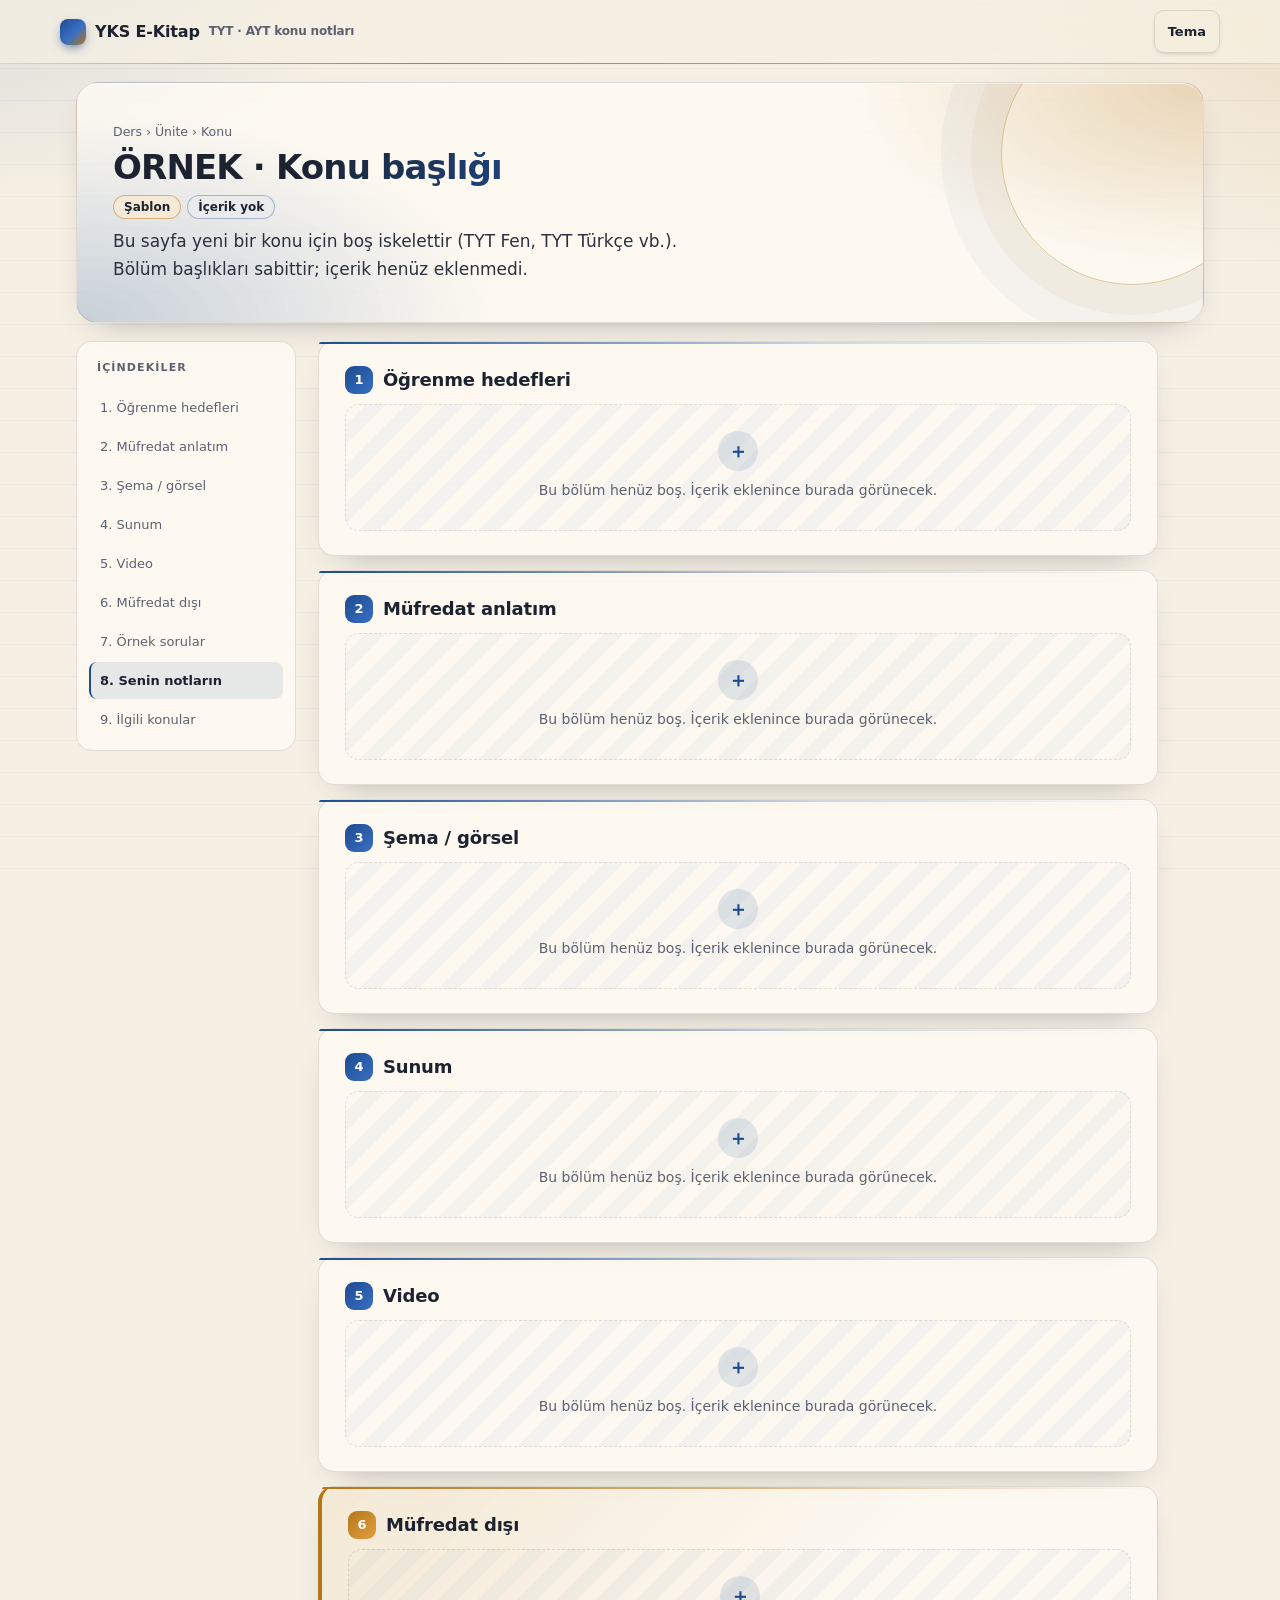
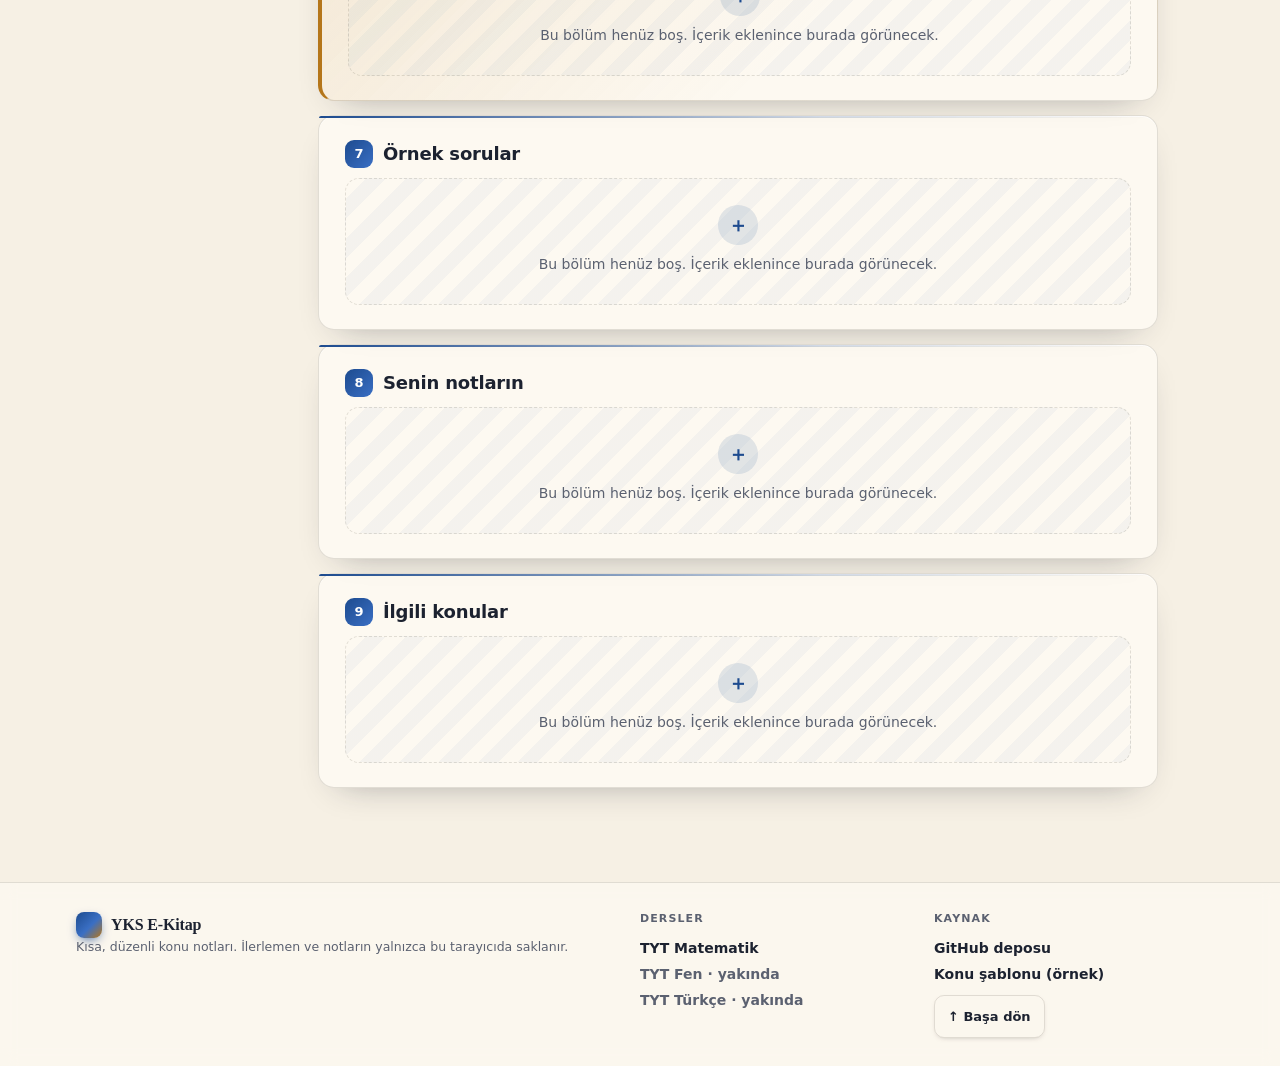
==== ders/ornek-konu-sablonu/index.html @ dee928a5 "UI polish v3: zengin hero+CTA, mikro etkileşimler, okuma çubuğu, boş durumlar, footer, mobil sticky " ====
<!doctype html><html lang="tr"><head><meta charset="utf-8"><meta name="viewport" content="width=device-width,initial-scale=1"><meta name="robots" content="noindex"><meta name="theme-color" content="#1d4b8f"><title>ÖRNEK konu şablonu · YKS E-Kitap</title><script>try{var t=localStorage.getItem("yks-ebook:theme");if(t)document.documentElement.setAttribute("data-theme",t)}catch(e){}</script><link rel="stylesheet" href="../../assets/style.css"></head><body data-base="../../"><header class="top"><a class="brand" href="../../"><i></i>YKS E-Kitap <small>TYT · AYT konu notları</small></a><span class="sp"></span><button class="btn ghost" id="theme" aria-label="Açık/koyu tema">Tema</button></header><div class="readbar" id="readbar"></div><div class="wrap">
<section class="hero thero"><div class="crumb">Ders › Ünite › Konu</div><h1>ÖRNEK · Konu başlığı</h1><div class="chips"><span class="chip amber">Şablon</span><span class="chip">İçerik yok</span></div><p class="small">Bu sayfa yeni bir konu için boş iskelettir (TYT Fen, TYT Türkçe vb.). Bölüm başlıkları sabittir; içerik henüz eklenmedi.</p></section>
<div class="layout"><nav class="toc" aria-label="İçindekiler"><b>İçindekiler</b><a href="#s1">1. Öğrenme hedefleri</a><a href="#s2">2. Müfredat anlatım</a><a href="#s3">3. Şema / görsel</a><a href="#s4">4. Sunum</a><a href="#s5">5. Video</a><a href="#s6">6. Müfredat dışı</a><a href="#s7">7. Örnek sorular</a><a href="#s8">8. Senin notların</a><a href="#s9">9. İlgili konular</a></nav><main><section class="card" id="s1"><h2><span class="num">1</span>Öğrenme hedefleri</h2><div class="empty"><span>＋</span><p>Bu bölüm henüz boş. İçerik eklenince burada görünecek.</p></div></section><section class="card" id="s2"><h2><span class="num">2</span>Müfredat anlatım</h2><div class="empty"><span>＋</span><p>Bu bölüm henüz boş. İçerik eklenince burada görünecek.</p></div></section><section class="card" id="s3"><h2><span class="num">3</span>Şema / görsel</h2><div class="empty"><span>＋</span><p>Bu bölüm henüz boş. İçerik eklenince burada görünecek.</p></div></section><section class="card" id="s4"><h2><span class="num">4</span>Sunum</h2><div class="empty"><span>＋</span><p>Bu bölüm henüz boş. İçerik eklenince burada görünecek.</p></div></section><section class="card" id="s5"><h2><span class="num">5</span>Video</h2><div class="empty"><span>＋</span><p>Bu bölüm henüz boş. İçerik eklenince burada görünecek.</p></div></section><section class="card amber" id="s6"><h2><span class="num">6</span>Müfredat dışı</h2><div class="empty"><span>＋</span><p>Bu bölüm henüz boş. İçerik eklenince burada görünecek.</p></div></section><section class="card" id="s7"><h2><span class="num">7</span>Örnek sorular</h2><div class="empty"><span>＋</span><p>Bu bölüm henüz boş. İçerik eklenince burada görünecek.</p></div></section><section class="card" id="s8"><h2><span class="num">8</span>Senin notların</h2><div class="empty"><span>＋</span><p>Bu bölüm henüz boş. İçerik eklenince burada görünecek.</p></div></section><section class="card" id="s9"><h2><span class="num">9</span>İlgili konular</h2><div class="empty"><span>＋</span><p>Bu bölüm henüz boş. İçerik eklenince burada görünecek.</p></div></section></main></div></div><footer class="sitefoot"><div class="wrap fgrid"><div><a class="brand" href="../../"><i></i>YKS E-Kitap</a><p class="small">Kısa, düzenli konu notları. İlerlemen ve notların yalnızca bu tarayıcıda saklanır.</p></div><div><b>Dersler</b><a href="../../ders/tyt-matematik/">TYT Matematik</a><span class="small soonlink">TYT Fen · yakında</span><span class="small soonlink">TYT Türkçe · yakında</span></div><div><b>Kaynak</b><a href="https://github.com/TitanLion72/yks-ebook">GitHub deposu</a><a href="../../ders/ornek-konu-sablonu/">Konu şablonu (örnek)</a><button class="btn ghost totop" onclick="scrollTo({top:0})">↑ Başa dön</button></div></div></footer><script src="../../assets/app.js"></script></body></html>
---- assets/style.css ----
:root{--paper:#f6f0e4;--paper2:#efe6d4;--card:rgba(255,252,245,.72);--card-solid:#fffcf5;--ink:#1c2230;--muted:#5b6170;--line:rgba(60,52,35,.14);--blue:#1d4b8f;--blue2:#3a6fc4;--amber:#b5761a;--amber2:#e0a040;--green:#2f8a5b;--glow:rgba(29,75,143,.10);--shadow:0 1px 0 rgba(255,255,255,.7) inset,0 14px 34px -22px rgba(28,34,48,.45);color-scheme:light}
:root[data-theme=dark]{--paper:#12141a;--paper2:#181b23;--card:rgba(30,34,44,.66);--card-solid:#1d2029;--ink:#ece6d8;--muted:#a39d90;--line:rgba(236,230,216,.10);--blue:#86acef;--blue2:#5b8be0;--amber:#e6a84c;--amber2:#f2c06e;--green:#5cc28c;--glow:rgba(134,172,239,.10);--shadow:0 1px 0 rgba(255,255,255,.05) inset,0 18px 40px -24px #000;color-scheme:dark}
@media (prefers-color-scheme:dark){:root:not([data-theme=light]){--paper:#12141a;--paper2:#181b23;--card:rgba(30,34,44,.66);--card-solid:#1d2029;--ink:#ece6d8;--muted:#a39d90;--line:rgba(236,230,216,.10);--blue:#86acef;--blue2:#5b8be0;--amber:#e6a84c;--amber2:#f2c06e;--green:#5cc28c;--glow:rgba(134,172,239,.10);--shadow:0 1px 0 rgba(255,255,255,.05) inset,0 18px 40px -24px #000;color-scheme:dark}}
*{box-sizing:border-box}html{scroll-behavior:smooth;scroll-padding-top:72px}
body{margin:0;min-height:100vh;color:var(--ink);overflow-wrap:anywhere;font:16px/27px "Iowan Old Style","Charter","Georgia",serif;
background:radial-gradient(900px 500px at -10% -10%,color-mix(in oklab,var(--blue) 18%,transparent),transparent 60%),radial-gradient(800px 480px at 110% 0,color-mix(in oklab,var(--amber) 16%,transparent),transparent 60%),repeating-linear-gradient(0deg,transparent 0 31px,color-mix(in oklab,var(--blue) 5%,transparent) 31px 32px),var(--paper);background-attachment:fixed}
.ui,.top,.chip,button,input,.toc,.crumb,.meta,.small,h1,h2,h3,summary,.stat{font-family:"Inter",system-ui,-apple-system,"Segoe UI",sans-serif}
a{color:var(--blue)}
/* nav */
.top{position:sticky;top:0;z-index:20;display:flex;align-items:center;gap:12px;padding:10px max(16px,calc((100vw - 1160px)/2));background:color-mix(in oklab,var(--paper) 72%,transparent);backdrop-filter:blur(14px) saturate(1.3);border-bottom:1px solid var(--line)}
.top::after{content:"";position:absolute;left:0;right:0;bottom:-1px;height:1px;background:linear-gradient(90deg,transparent,var(--blue),var(--amber),transparent);opacity:.55}
.brand{display:flex;align-items:center;gap:9px;font-weight:800;font-size:16px;letter-spacing:-.01em;text-decoration:none;color:var(--ink)}
.brand i{width:26px;height:26px;border-radius:8px;background:linear-gradient(135deg,var(--blue),var(--blue2) 55%,var(--amber));box-shadow:0 4px 12px -4px var(--blue)}
.brand small{font-weight:600;color:var(--muted);font-size:12px}
.top .sp{flex:1}
.wrap{max-width:1160px;margin:0 auto;padding:18px 16px 40px}
/* cards */
.card{position:relative;background:var(--card);backdrop-filter:blur(10px);border:1px solid var(--line);border-radius:16px;padding:16px 18px;box-shadow:var(--shadow);margin:0 0 14px}
.card::before{content:"";position:absolute;inset:0 0 auto;height:2px;border-radius:16px 16px 0 0;background:linear-gradient(90deg,var(--blue),color-mix(in oklab,var(--blue) 20%,transparent) 60%,transparent)}
.card.amber{border-left:4px solid var(--amber);background:linear-gradient(135deg,color-mix(in oklab,var(--amber) 13%,transparent),transparent 60%),var(--card)}
.card.amber::before{background:linear-gradient(90deg,var(--amber),transparent)}
h1{font-size:30px;line-height:36px;letter-spacing:-.02em;margin:6px 0 8px}
h2{font-size:18px;line-height:24px;letter-spacing:-.01em;margin:0 0 10px;display:flex;align-items:center;gap:10px}
h3{font-size:14px;line-height:20px;margin:12px 0 3px;color:var(--blue);letter-spacing:.01em}
p{margin:0 0 9px}
.crumb,.meta,.small{font-size:12.5px;line-height:18px;color:var(--muted)}
.num{flex:none;width:28px;height:28px;border-radius:9px;display:grid;place-items:center;font-size:13px;font-weight:800;color:#fff;background:linear-gradient(135deg,var(--blue),var(--blue2))}
.amber .num{background:linear-gradient(135deg,var(--amber),var(--amber2))}
.chips{display:flex;flex-wrap:wrap;gap:6px;margin:4px 0 8px}
.chip{font-size:12px;line-height:18px;font-weight:650;padding:2px 10px;border-radius:999px;border:1px solid color-mix(in oklab,var(--blue) 35%,transparent);background:color-mix(in oklab,var(--blue) 9%,var(--card-solid));color:var(--ink);text-decoration:none;white-space:nowrap}
.chip.amber{border-color:color-mix(in oklab,var(--amber) 50%,transparent);background:color-mix(in oklab,var(--amber) 14%,var(--card-solid))}
a.chip:hover{border-color:var(--blue)}
.btn{all:unset;cursor:pointer;font-size:13px;font-weight:700;padding:7px 13px;border-radius:10px;background:var(--card-solid);border:1px solid var(--line);box-shadow:0 2px 6px -4px rgba(0,0,0,.4);transition:.15s}
.btn:hover{border-color:var(--blue);transform:translateY(-1px)}.btn:focus-visible{outline:2px solid var(--blue);outline-offset:2px}
.btn.primary{color:#fff;border-color:transparent;background:linear-gradient(135deg,var(--blue),var(--blue2))}
.btn.ghost{background:transparent}
/* hero */
.hero{position:relative;overflow:hidden;border-radius:22px;padding:28px 28px 22px;margin-bottom:18px;border:1px solid var(--line);box-shadow:var(--shadow);
background:radial-gradient(500px 260px at 100% 0,color-mix(in oklab,var(--amber) 26%,transparent),transparent 70%),radial-gradient(600px 300px at 0 100%,color-mix(in oklab,var(--blue) 24%,transparent),transparent 70%),var(--card)}
.hero::after{content:"";position:absolute;right:-60px;top:-60px;width:260px;height:260px;border-radius:50%;border:1px solid color-mix(in oklab,var(--amber) 40%,transparent);box-shadow:0 0 0 30px color-mix(in oklab,var(--amber) 5%,transparent),0 0 0 60px color-mix(in oklab,var(--blue) 4%,transparent)}
.kicker{font:700 12px/16px Inter,system-ui;letter-spacing:.12em;text-transform:uppercase;color:var(--amber)}
.hero h1{font-size:36px;line-height:42px;max-width:640px}
.hero p{max-width:620px;color:var(--muted)}
.stats{display:flex;flex-wrap:wrap;gap:10px;margin-top:12px}
.stat{padding:8px 14px;border-radius:12px;background:color-mix(in oklab,var(--card-solid) 70%,transparent);border:1px solid var(--line);font-size:12px;color:var(--muted)}
.stat b{display:block;font-size:20px;line-height:24px;color:var(--ink)}
input[type=search]{width:100%;max-width:560px;padding:12px 16px 12px 40px;border-radius:14px;border:1px solid var(--line);background:var(--card-solid) url("data:image/svg+xml,%3Csvg xmlns='http://www.w3.org/2000/svg' width='16' height='16' fill='none' stroke='%23888' stroke-width='2'%3E%3Ccircle cx='7' cy='7' r='5'/%3E%3Cpath d='M11 11l4 4'/%3E%3C/svg%3E") 14px 50%/16px no-repeat;color:var(--ink);font-size:15px;margin-top:14px;box-shadow:0 6px 18px -14px var(--blue)}
input[type=search]:focus{outline:2px solid color-mix(in oklab,var(--blue) 50%,transparent)}
/* home grid */
.grid2{display:grid;grid-template-columns:minmax(0,1.7fr) minmax(0,1fr);gap:16px;align-items:start}
.course{transition:transform .18s,box-shadow .18s}.course:hover{transform:translateY(-2px);box-shadow:0 22px 40px -26px var(--blue)}
.chead{display:flex;align-items:center;gap:14px;margin-bottom:8px}
.ring{--p:0;flex:none;width:54px;height:54px;border-radius:50%;display:grid;place-items:center;background:conic-gradient(var(--blue) calc(var(--p)*1%),var(--amber2) calc(var(--p)*1%),color-mix(in oklab,var(--blue) 12%,transparent) 0);font:800 12px Inter,system-ui}
.ring span{width:42px;height:42px;border-radius:50%;display:grid;place-items:center;background:var(--card-solid)}
.chead h2{margin:0}.chead h2 a{text-decoration:none;color:var(--ink)}
.unit{font:700 11px/16px Inter,system-ui;letter-spacing:.1em;text-transform:uppercase;color:var(--muted);margin:10px 0 6px;display:flex;align-items:center;gap:8px}
.unit::after{content:"";flex:1;height:1px;background:linear-gradient(90deg,var(--line),transparent)}
.topic{display:flex;flex-wrap:wrap;gap:10px;align-items:center;padding:10px 12px;border-radius:12px;text-decoration:none;color:var(--ink);font-family:Inter,system-ui;font-size:14px;font-weight:600;border:1px solid var(--line);background:var(--card-solid);transition:.15s}
.topic:hover{border-color:var(--blue);transform:translateX(2px)}
.topic.pilot{background:linear-gradient(90deg,color-mix(in oklab,var(--amber) 14%,var(--card-solid)),var(--card-solid))}
.prog{flex:1;min-width:70px;height:6px;border-radius:6px;background:color-mix(in oklab,var(--blue) 12%,transparent);overflow:hidden}.prog i{display:block;height:100%;background:linear-gradient(90deg,var(--blue),var(--amber2))}
#soon li{margin:2px 0}
/* topic layout */
.thero{padding:22px 24px 16px}.thero h1{font-size:32px;line-height:38px}
.layout{display:grid;grid-template-columns:220px minmax(0,1fr);gap:22px;align-items:start}
.toc{position:sticky;top:76px;display:flex;flex-direction:column;gap:2px;font-size:13px;padding:12px;border-radius:16px;background:var(--card);border:1px solid var(--line);backdrop-filter:blur(10px)}
.toc b{font-size:11px;letter-spacing:.1em;text-transform:uppercase;color:var(--muted);padding:0 8px 6px}
.toc a{text-decoration:none;color:var(--muted);padding:5px 9px;border-radius:8px;border-left:2px solid transparent;transition:.15s}
.toc a:hover{color:var(--ink);background:color-mix(in oklab,var(--blue) 7%,transparent)}
.toc a.disi{color:var(--amber)}
.toc a.on{color:var(--ink);font-weight:700;border-left-color:var(--blue);background:color-mix(in oklab,var(--blue) 10%,transparent)}
main{max-width:840px;min-width:0}
.bars{display:flex;gap:5px;margin:6px 0 12px}
.bars span{flex:1;height:36px;border-radius:8px;display:flex;align-items:center;justify-content:center;font:700 12px Inter,system-ui;background:color-mix(in oklab,var(--c) 22%,transparent);border:1px solid color-mix(in oklab,var(--c) 35%,transparent)}
.bars span:first-child{background:linear-gradient(135deg,var(--c),color-mix(in oklab,var(--c) 70%,#fff));color:#fff}
.thin{display:flex;gap:2px;margin:3px 0 9px}.thin span{flex:1;height:12px;border-radius:3px}
.note-box{background:linear-gradient(90deg,color-mix(in oklab,var(--blue) 14%,transparent),transparent);border-left:3px solid var(--blue);border-radius:10px;padding:10px 14px;font:700 13.5px/21px Inter,system-ui;margin-bottom:6px}
.deck{border-radius:16px;padding:20px 22px;min-height:170px;color:#f4efe4;background:radial-gradient(400px 200px at 100% 0,rgba(230,168,76,.35),transparent 70%),linear-gradient(135deg,#17305e,#1d4b8f 60%,#25407a);box-shadow:0 20px 40px -24px #1d4b8f;position:relative}
.deck h3{color:#f2c06e;font-size:13px;letter-spacing:.08em;text-transform:uppercase;margin:0 0 8px}
.deck p{font-size:17px;line-height:29px}
.deck .pg{position:absolute;right:16px;bottom:12px;font:600 12px Inter,system-ui;opacity:.7}
.row{display:flex;flex-wrap:wrap;gap:6px;align-items:center}
.dot{min-width:30px;text-align:center}.dot.on{background:linear-gradient(135deg,var(--blue),var(--blue2));color:#fff;border-color:transparent}
.video{height:190px;border-radius:14px;display:flex;flex-direction:column;gap:8px;align-items:center;justify-content:center;color:var(--muted);font:600 14px Inter,system-ui;margin-bottom:10px;border:1px dashed color-mix(in oklab,var(--blue) 45%,transparent);background:repeating-linear-gradient(135deg,transparent 0 12px,color-mix(in oklab,var(--blue) 5%,transparent) 12px 24px),var(--card-solid)}
.video::before{content:"";width:0;height:0;border-left:22px solid var(--blue);border-top:13px solid transparent;border-bottom:13px solid transparent;opacity:.6}
details{border:1px solid var(--line);border-radius:12px;padding:10px 14px;margin-bottom:8px;background:var(--card-solid);transition:.15s}
details[open]{border-color:color-mix(in oklab,var(--blue) 45%,transparent);box-shadow:0 10px 24px -20px var(--blue)}
summary{cursor:pointer;font:650 14px/21px Inter,system-ui;list-style:none;display:flex;gap:10px}
summary::before{content:"S" counter(q);counter-increment:q;flex:none;font-size:11px;font-weight:800;color:var(--amber);border:1px solid var(--amber);border-radius:6px;padding:0 6px;height:20px}
#questions{counter-reset:q}
details ol{margin:8px 0 4px;padding-left:22px}
textarea{width:100%;min-height:200px;padding:6px 14px 6px 56px;border-radius:12px;border:1px solid var(--line);color:var(--ink);font:inherit;font-size:16px;line-height:28px;resize:vertical;
background:linear-gradient(90deg,transparent 42px,color-mix(in oklab,#d0564c 55%,transparent) 42px 44px,transparent 44px),repeating-linear-gradient(180deg,transparent 0 27px,color-mix(in oklab,var(--blue) 20%,transparent) 27px 28px),var(--card-solid);background-attachment:local}
textarea:focus{outline:2px solid color-mix(in oklab,var(--blue) 45%,transparent)}
.official{margin-top:12px;padding:10px 14px;border-radius:12px;background:color-mix(in oklab,var(--blue) 7%,transparent)}
.official h3{margin-top:0}
.foot{display:flex;flex-wrap:wrap;gap:10px;align-items:center;justify-content:space-between;padding:14px 18px}
.hidden{display:none}
@media (max-width:880px){.layout,.grid2{grid-template-columns:minmax(0,1fr)}.toc{position:sticky;top:57px;z-index:5;flex-direction:row;overflow-x:auto;flex-wrap:nowrap;padding:8px;border-radius:12px}.toc b{display:none}.toc a{white-space:nowrap;border-left:0}.toc a.on{border-left:0;box-shadow:inset 0 -2px 0 var(--blue)}
.wrap{padding:12px 12px 32px}.hero{padding:20px 18px;border-radius:18px}.hero h1{font-size:28px;line-height:34px}.thero h1{font-size:26px;line-height:32px}.card{padding:14px 14px}.brand small{display:none}.deck p{font-size:16px;line-height:27px}}
/* ---- polish v3 ---- */
::selection{background:color-mix(in oklab,var(--amber2) 45%,transparent)}
.hero{padding:40px 36px 30px}
.hero h1{font-size:46px;line-height:52px;letter-spacing:-.025em;background:linear-gradient(120deg,var(--ink) 30%,var(--blue) 70%,var(--amber) 100%);-webkit-background-clip:text;background-clip:text;color:transparent}
.thero h1{font-size:34px;line-height:40px}
.hero p{font-size:17px;line-height:28px;color:color-mix(in oklab,var(--ink) 75%,var(--muted))}
.herocta{margin-top:16px;gap:10px}.btn.big{font-size:15px;padding:11px 18px;border-radius:12px}
.btn.primary{box-shadow:0 10px 22px -12px var(--blue)}.btn.primary:hover{filter:brightness(1.08);box-shadow:0 14px 28px -12px var(--blue)}
.btn:active{transform:translateY(0) scale(.98)}
.feats{display:flex;flex-wrap:wrap;gap:8px;margin-top:16px}
.feats span{font:600 13px/18px Inter,system-ui;padding:6px 12px;border-radius:999px;background:color-mix(in oklab,var(--card-solid) 80%,transparent);border:1px solid var(--line);transition:.2s}
.feats span:hover{border-color:var(--amber);transform:translateY(-2px)}
.stat{transition:.2s}.stat:hover{border-color:var(--blue);transform:translateY(-2px)}
.stat b{font-size:24px;line-height:28px;font-family:Inter,system-ui}
.card{transition:border-color .2s,box-shadow .2s}
.card:hover{border-color:color-mix(in oklab,var(--blue) 25%,var(--line))}
@keyframes rise{from{opacity:0;transform:translateY(10px)}to{opacity:1;transform:none}}
.wrap>*,main>.card,.course{animation:rise .5s cubic-bezier(.2,.7,.2,1) both}
main>.card:nth-child(2){animation-delay:.04s}main>.card:nth-child(3){animation-delay:.08s}main>.card:nth-child(4){animation-delay:.12s}
@media (prefers-reduced-motion:reduce){*{animation:none!important;transition:none!important}}
.topic{position:relative}.topic::after{content:"→";margin-left:auto;opacity:0;transform:translateX(-6px);transition:.2s;color:var(--blue)}.topic:hover::after{opacity:1;transform:none}
/* ders şablonları */
.ph{display:grid;gap:10px;margin:6px 0 10px}
.phc{display:flex;align-items:center;gap:12px;padding:12px 14px;border-radius:14px;border:1px dashed color-mix(in oklab,var(--blue) 40%,transparent);background:var(--card-solid);font-family:Inter,system-ui;transition:.2s}
.phc:hover{transform:translateY(-2px);border-style:solid}
.phc .ic{font-size:24px;width:42px;height:42px;display:grid;place-items:center;border-radius:12px;background:color-mix(in oklab,var(--green) 16%,transparent)}
.phc.tr .ic{background:color-mix(in oklab,var(--amber) 18%,transparent)}
.phc div{flex:1;display:flex;flex-direction:column}.phc b{font-size:15px}
/* boş durum */
.empty{display:flex;flex-direction:column;align-items:center;gap:6px;text-align:center;padding:26px 16px;border-radius:14px;border:1px dashed var(--line);background:repeating-linear-gradient(135deg,transparent 0 14px,color-mix(in oklab,var(--blue) 4%,transparent) 14px 28px);color:var(--muted)}
.empty span{width:40px;height:40px;border-radius:50%;display:grid;place-items:center;font:700 20px Inter,system-ui;color:var(--blue);background:color-mix(in oklab,var(--blue) 12%,transparent)}
.empty p{margin:0;font-family:Inter,system-ui;font-size:14px}
/* okuma rahatı */
#lesson,#goalText,#ooc,#official{font-size:17.5px;line-height:30px;max-width:68ch}
#lesson p+p{margin-top:12px}
main .card{padding:24px 26px}
.readbar{position:fixed;left:0;top:0;height:3px;width:0;z-index:50;background:linear-gradient(90deg,var(--blue),var(--amber2));box-shadow:0 0 10px var(--amber2);transition:width .1s}
/* footer */
.sitefoot{margin-top:40px;border-top:1px solid var(--line);background:color-mix(in oklab,var(--card-solid) 60%,transparent);backdrop-filter:blur(8px)}
.fgrid{display:grid;grid-template-columns:2fr 1fr 1fr;gap:24px;padding-top:28px;padding-bottom:28px}
.fgrid b{display:block;font:700 11px/16px Inter,system-ui;letter-spacing:.1em;text-transform:uppercase;color:var(--muted);margin-bottom:8px}
.fgrid a:not(.brand),.fgrid .soonlink{display:block;font:600 14px/26px Inter,system-ui;color:var(--ink);text-decoration:none}
.fgrid a:not(.brand):hover{color:var(--blue)}.fgrid .soonlink{color:var(--muted)}
.totop{margin-top:8px}
@media (max-width:880px){
 .hero{padding:24px 18px}.hero h1{font-size:32px;line-height:38px}.thero h1{font-size:26px;line-height:32px}
 .toc{top:52px;margin:0 -12px;border-radius:0;border-left:0;border-right:0;padding:6px 10px;scroll-snap-type:x mandatory;scrollbar-width:none;-webkit-mask:linear-gradient(90deg,transparent,#000 16px,#000 calc(100% - 24px),transparent)}
 .toc::-webkit-scrollbar{display:none}.toc a{scroll-snap-align:start;padding:7px 12px;border-radius:999px}
 .toc a.on{box-shadow:none;background:linear-gradient(135deg,var(--blue),var(--blue2));color:#fff}
 main .card{padding:18px 16px}#lesson,#goalText,#ooc{font-size:17px;line-height:29px}
 .fgrid{grid-template-columns:1fr 1fr}.fgrid>div:first-child{grid-column:1/-1}
}
.btn{font-family:Inter,system-ui,sans-serif}#courses>.card{margin-bottom:16px}.ph{grid-template-columns:1fr 1fr}@media (max-width:600px){.ph{grid-template-columns:1fr}}
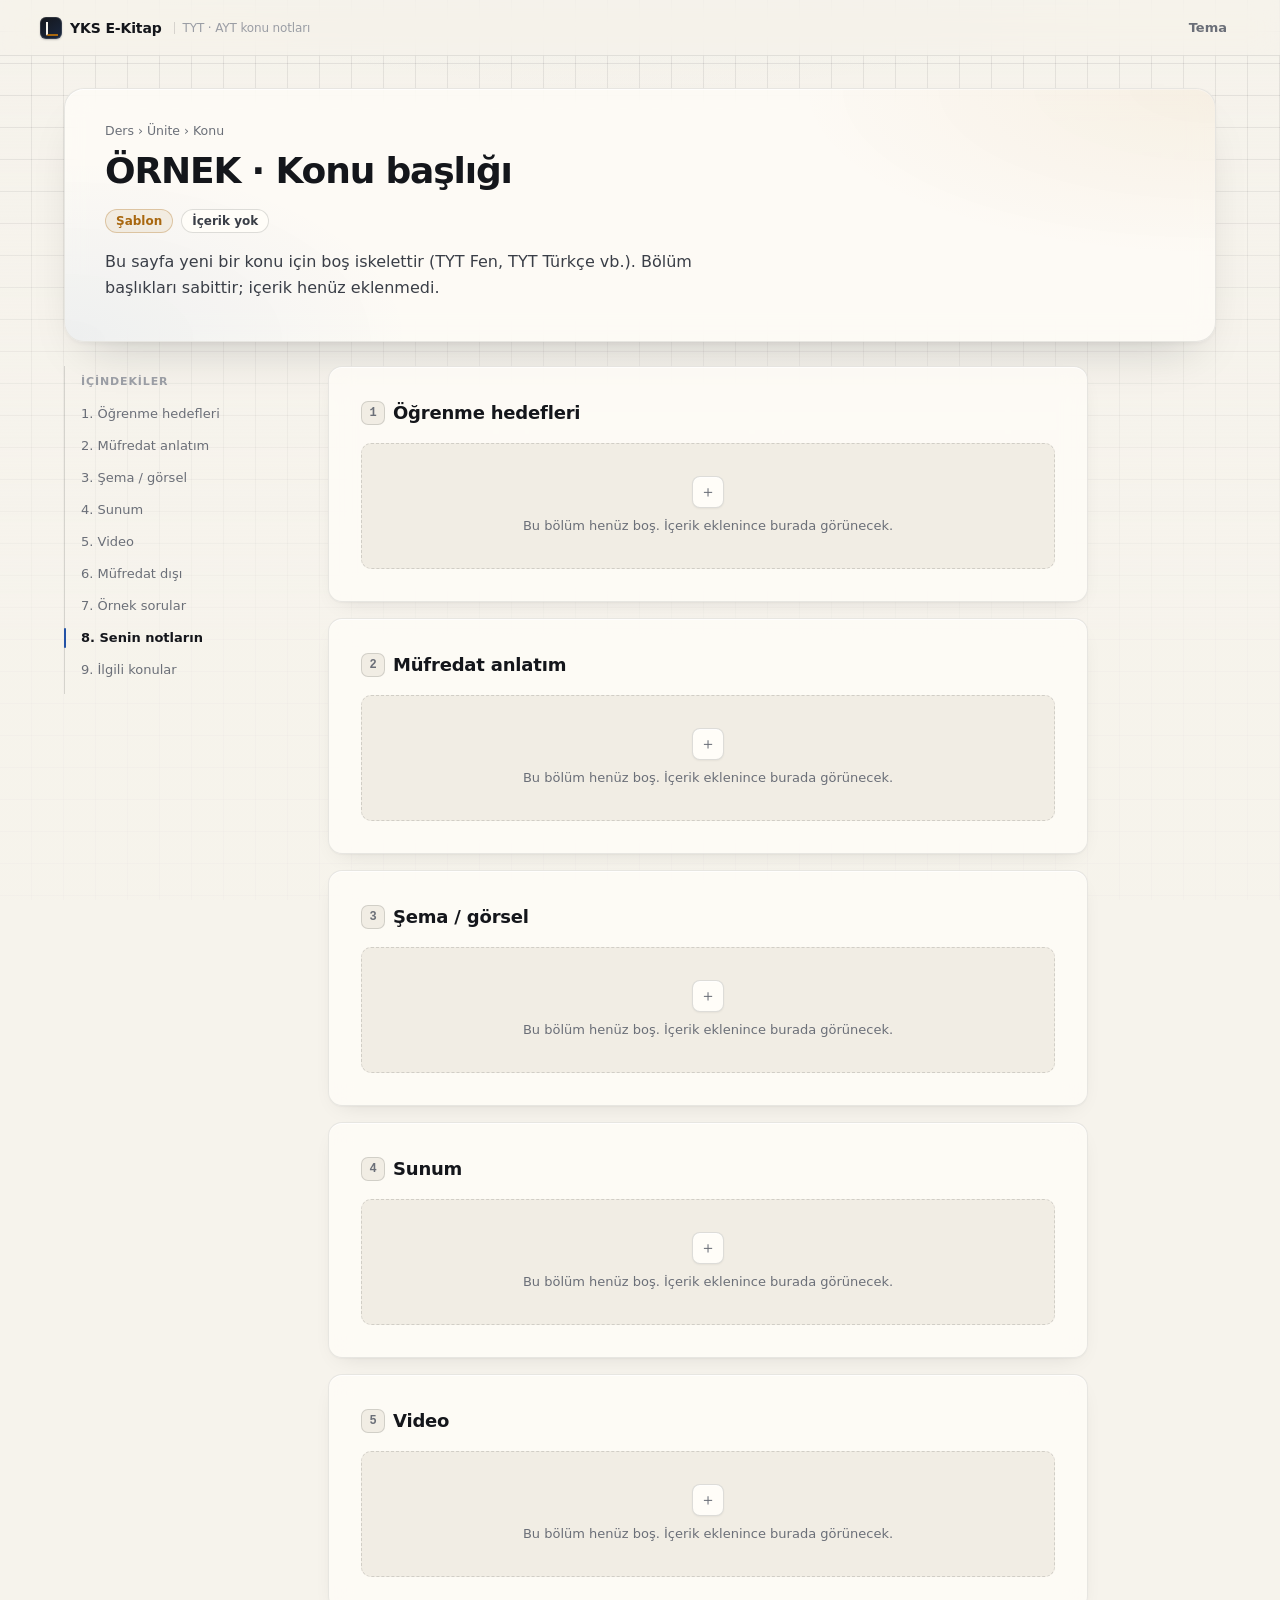
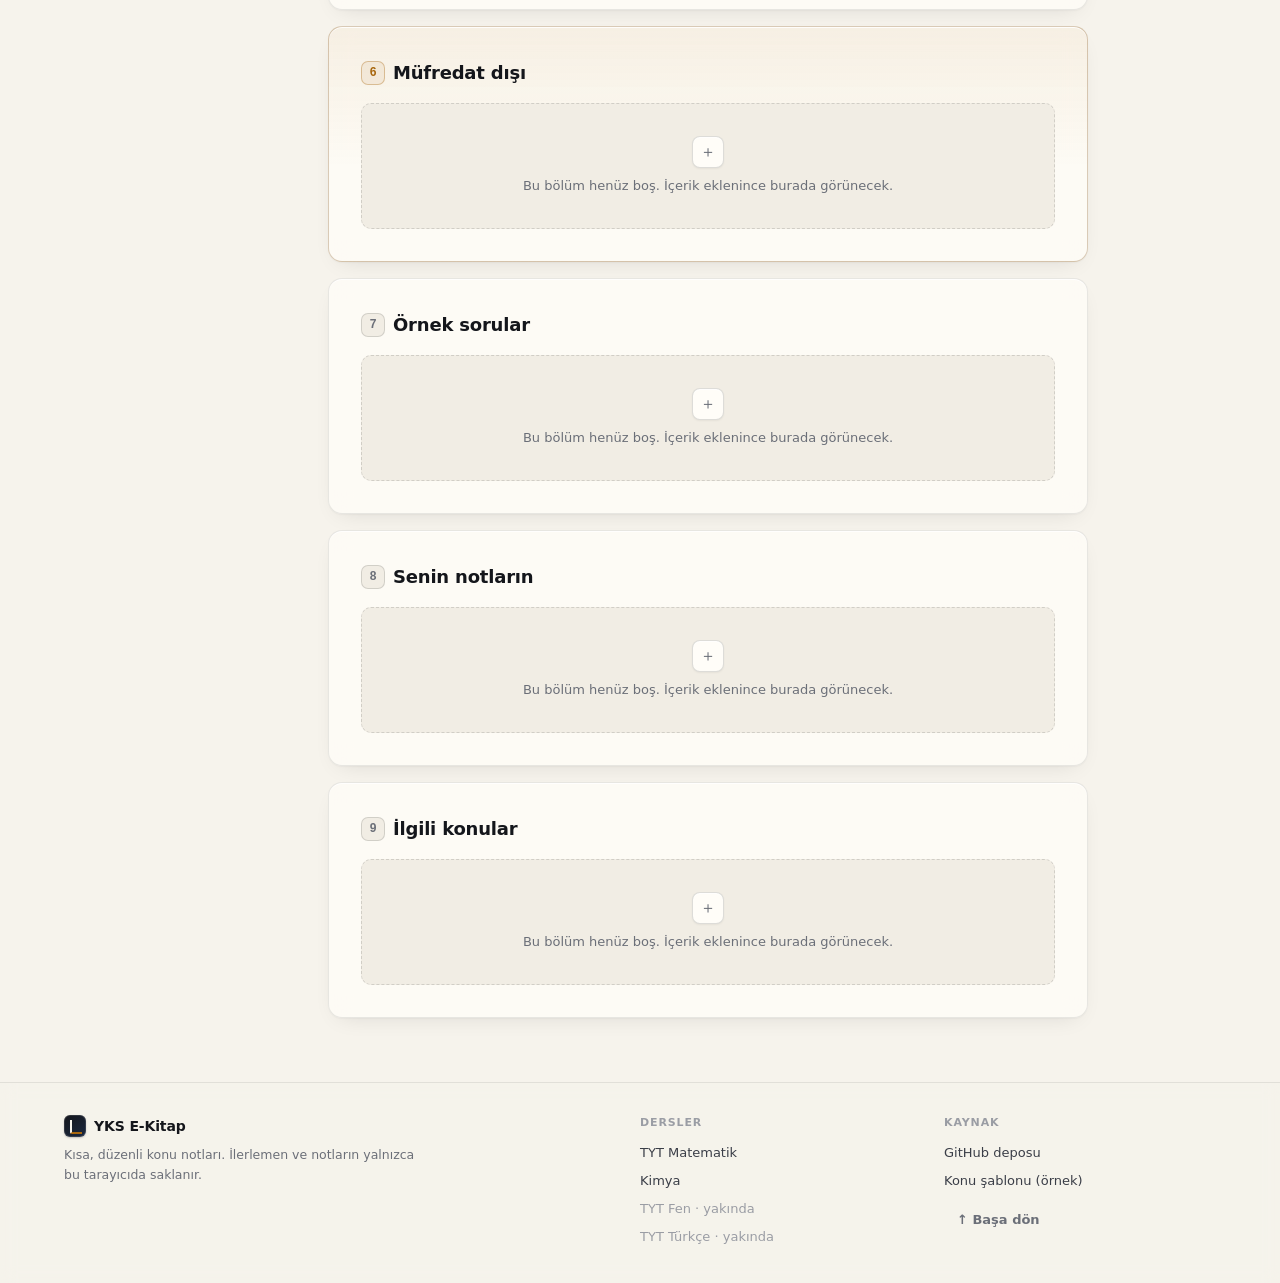
==== commit ce6c9ae3: "Kimya: Periyodik sistem konusu + iki şemalı normalize katmanı, güvenli markdown render, TOC alt başl" ====
--- a/ders/ornek-konu-sablonu/index.html
+++ b/ders/ornek-konu-sablonu/index.html
@@ -1,3 +1,3 @@
 <!doctype html><html lang="tr"><head><meta charset="utf-8"><meta name="viewport" content="width=device-width,initial-scale=1"><meta name="robots" content="noindex"><meta name="theme-color" content="#1d4b8f"><title>ÖRNEK konu şablonu · YKS E-Kitap</title><script>try{var t=localStorage.getItem("yks-ebook:theme");if(t)document.documentElement.setAttribute("data-theme",t)}catch(e){}</script><link rel="stylesheet" href="../../assets/style.css"></head><body data-base="../../"><header class="top"><a class="brand" href="../../"><i></i>YKS E-Kitap <small>TYT · AYT konu notları</small></a><span class="sp"></span><button class="btn ghost" id="theme" aria-label="Açık/koyu tema">Tema</button></header><div class="readbar" id="readbar"></div><div class="wrap">
 <section class="hero thero"><div class="crumb">Ders › Ünite › Konu</div><h1>ÖRNEK · Konu başlığı</h1><div class="chips"><span class="chip amber">Şablon</span><span class="chip">İçerik yok</span></div><p class="small">Bu sayfa yeni bir konu için boş iskelettir (TYT Fen, TYT Türkçe vb.). Bölüm başlıkları sabittir; içerik henüz eklenmedi.</p></section>
-<div class="layout"><nav class="toc" aria-label="İçindekiler"><b>İçindekiler</b><a href="#s1">1. Öğrenme hedefleri</a><a href="#s2">2. Müfredat anlatım</a><a href="#s3">3. Şema / görsel</a><a href="#s4">4. Sunum</a><a href="#s5">5. Video</a><a href="#s6">6. Müfredat dışı</a><a href="#s7">7. Örnek sorular</a><a href="#s8">8. Senin notların</a><a href="#s9">9. İlgili konular</a></nav><main><section class="card" id="s1"><h2><span class="num">1</span>Öğrenme hedefleri</h2><div class="empty"><span>＋</span><p>Bu bölüm henüz boş. İçerik eklenince burada görünecek.</p></div></section><section class="card" id="s2"><h2><span class="num">2</span>Müfredat anlatım</h2><div class="empty"><span>＋</span><p>Bu bölüm henüz boş. İçerik eklenince burada görünecek.</p></div></section><section class="card" id="s3"><h2><span class="num">3</span>Şema / görsel</h2><div class="empty"><span>＋</span><p>Bu bölüm henüz boş. İçerik eklenince burada görünecek.</p></div></section><section class="card" id="s4"><h2><span class="num">4</span>Sunum</h2><div class="empty"><span>＋</span><p>Bu bölüm henüz boş. İçerik eklenince burada görünecek.</p></div></section><section class="card" id="s5"><h2><span class="num">5</span>Video</h2><div class="empty"><span>＋</span><p>Bu bölüm henüz boş. İçerik eklenince burada görünecek.</p></div></section><section class="card amber" id="s6"><h2><span class="num">6</span>Müfredat dışı</h2><div class="empty"><span>＋</span><p>Bu bölüm henüz boş. İçerik eklenince burada görünecek.</p></div></section><section class="card" id="s7"><h2><span class="num">7</span>Örnek sorular</h2><div class="empty"><span>＋</span><p>Bu bölüm henüz boş. İçerik eklenince burada görünecek.</p></div></section><section class="card" id="s8"><h2><span class="num">8</span>Senin notların</h2><div class="empty"><span>＋</span><p>Bu bölüm henüz boş. İçerik eklenince burada görünecek.</p></div></section><section class="card" id="s9"><h2><span class="num">9</span>İlgili konular</h2><div class="empty"><span>＋</span><p>Bu bölüm henüz boş. İçerik eklenince burada görünecek.</p></div></section></main></div></div><footer class="sitefoot"><div class="wrap fgrid"><div><a class="brand" href="../../"><i></i>YKS E-Kitap</a><p class="small">Kısa, düzenli konu notları. İlerlemen ve notların yalnızca bu tarayıcıda saklanır.</p></div><div><b>Dersler</b><a href="../../ders/tyt-matematik/">TYT Matematik</a><span class="small soonlink">TYT Fen · yakında</span><span class="small soonlink">TYT Türkçe · yakında</span></div><div><b>Kaynak</b><a href="https://github.com/TitanLion72/yks-ebook">GitHub deposu</a><a href="../../ders/ornek-konu-sablonu/">Konu şablonu (örnek)</a><button class="btn ghost totop" onclick="scrollTo({top:0})">↑ Başa dön</button></div></div></footer><script src="../../assets/app.js"></script></body></html>+<div class="layout"><nav class="toc" aria-label="İçindekiler"><b>İçindekiler</b><a href="#s1">1. Öğrenme hedefleri</a><a href="#s2">2. Müfredat anlatım</a><a href="#s3">3. Şema / görsel</a><a href="#s4">4. Sunum</a><a href="#s5">5. Video</a><a href="#s6">6. Müfredat dışı</a><a href="#s7">7. Örnek sorular</a><a href="#s8">8. Senin notların</a><a href="#s9">9. İlgili konular</a></nav><main><section class="card" id="s1"><h2><span class="num">1</span>Öğrenme hedefleri</h2><div class="empty"><span>＋</span><p>Bu bölüm henüz boş. İçerik eklenince burada görünecek.</p></div></section><section class="card" id="s2"><h2><span class="num">2</span>Müfredat anlatım</h2><div class="empty"><span>＋</span><p>Bu bölüm henüz boş. İçerik eklenince burada görünecek.</p></div></section><section class="card" id="s3"><h2><span class="num">3</span>Şema / görsel</h2><div class="empty"><span>＋</span><p>Bu bölüm henüz boş. İçerik eklenince burada görünecek.</p></div></section><section class="card" id="s4"><h2><span class="num">4</span>Sunum</h2><div class="empty"><span>＋</span><p>Bu bölüm henüz boş. İçerik eklenince burada görünecek.</p></div></section><section class="card" id="s5"><h2><span class="num">5</span>Video</h2><div class="empty"><span>＋</span><p>Bu bölüm henüz boş. İçerik eklenince burada görünecek.</p></div></section><section class="card amber" id="s6"><h2><span class="num">6</span>Müfredat dışı</h2><div class="empty"><span>＋</span><p>Bu bölüm henüz boş. İçerik eklenince burada görünecek.</p></div></section><section class="card" id="s7"><h2><span class="num">7</span>Örnek sorular</h2><div class="empty"><span>＋</span><p>Bu bölüm henüz boş. İçerik eklenince burada görünecek.</p></div></section><section class="card" id="s8"><h2><span class="num">8</span>Senin notların</h2><div class="empty"><span>＋</span><p>Bu bölüm henüz boş. İçerik eklenince burada görünecek.</p></div></section><section class="card" id="s9"><h2><span class="num">9</span>İlgili konular</h2><div class="empty"><span>＋</span><p>Bu bölüm henüz boş. İçerik eklenince burada görünecek.</p></div></section></main></div></div><footer class="sitefoot"><div class="wrap fgrid"><div><a class="brand" href="../../"><i></i>YKS E-Kitap</a><p class="small">Kısa, düzenli konu notları. İlerlemen ve notların yalnızca bu tarayıcıda saklanır.</p></div><div><b>Dersler</b><a href="../../ders/tyt-matematik/">TYT Matematik</a><a href="../../ders/kimya/">Kimya</a><span class="small soonlink">TYT Fen · yakında</span><span class="small soonlink">TYT Türkçe · yakında</span></div><div><b>Kaynak</b><a href="https://github.com/TitanLion72/yks-ebook">GitHub deposu</a><a href="../../ders/ornek-konu-sablonu/">Konu şablonu (örnek)</a><button class="btn ghost totop" onclick="scrollTo({top:0})">↑ Başa dön</button></div></div></footer><script src="../../assets/app.js"></script></body></html>
--- a/assets/style.css
+++ b/assets/style.css
@@ -1,153 +1,239 @@
-:root{--paper:#f6f0e4;--paper2:#efe6d4;--card:rgba(255,252,245,.72);--card-solid:#fffcf5;--ink:#1c2230;--muted:#5b6170;--line:rgba(60,52,35,.14);--blue:#1d4b8f;--blue2:#3a6fc4;--amber:#b5761a;--amber2:#e0a040;--green:#2f8a5b;--glow:rgba(29,75,143,.10);--shadow:0 1px 0 rgba(255,255,255,.7) inset,0 14px 34px -22px rgba(28,34,48,.45);color-scheme:light}
-:root[data-theme=dark]{--paper:#12141a;--paper2:#181b23;--card:rgba(30,34,44,.66);--card-solid:#1d2029;--ink:#ece6d8;--muted:#a39d90;--line:rgba(236,230,216,.10);--blue:#86acef;--blue2:#5b8be0;--amber:#e6a84c;--amber2:#f2c06e;--green:#5cc28c;--glow:rgba(134,172,239,.10);--shadow:0 1px 0 rgba(255,255,255,.05) inset,0 18px 40px -24px #000;color-scheme:dark}
-@media (prefers-color-scheme:dark){:root:not([data-theme=light]){--paper:#12141a;--paper2:#181b23;--card:rgba(30,34,44,.66);--card-solid:#1d2029;--ink:#ece6d8;--muted:#a39d90;--line:rgba(236,230,216,.10);--blue:#86acef;--blue2:#5b8be0;--amber:#e6a84c;--amber2:#f2c06e;--green:#5cc28c;--glow:rgba(134,172,239,.10);--shadow:0 1px 0 rgba(255,255,255,.05) inset,0 18px 40px -24px #000;color-scheme:dark}}
-*{box-sizing:border-box}html{scroll-behavior:smooth;scroll-padding-top:72px}
-body{margin:0;min-height:100vh;color:var(--ink);overflow-wrap:anywhere;font:16px/27px "Iowan Old Style","Charter","Georgia",serif;
-background:radial-gradient(900px 500px at -10% -10%,color-mix(in oklab,var(--blue) 18%,transparent),transparent 60%),radial-gradient(800px 480px at 110% 0,color-mix(in oklab,var(--amber) 16%,transparent),transparent 60%),repeating-linear-gradient(0deg,transparent 0 31px,color-mix(in oklab,var(--blue) 5%,transparent) 31px 32px),var(--paper);background-attachment:fixed}
-.ui,.top,.chip,button,input,.toc,.crumb,.meta,.small,h1,h2,h3,summary,.stat{font-family:"Inter",system-ui,-apple-system,"Segoe UI",sans-serif}
-a{color:var(--blue)}
-/* nav */
-.top{position:sticky;top:0;z-index:20;display:flex;align-items:center;gap:12px;padding:10px max(16px,calc((100vw - 1160px)/2));background:color-mix(in oklab,var(--paper) 72%,transparent);backdrop-filter:blur(14px) saturate(1.3);border-bottom:1px solid var(--line)}
-.top::after{content:"";position:absolute;left:0;right:0;bottom:-1px;height:1px;background:linear-gradient(90deg,transparent,var(--blue),var(--amber),transparent);opacity:.55}
-.brand{display:flex;align-items:center;gap:9px;font-weight:800;font-size:16px;letter-spacing:-.01em;text-decoration:none;color:var(--ink)}
-.brand i{width:26px;height:26px;border-radius:8px;background:linear-gradient(135deg,var(--blue),var(--blue2) 55%,var(--amber));box-shadow:0 4px 12px -4px var(--blue)}
-.brand small{font-weight:600;color:var(--muted);font-size:12px}
-.top .sp{flex:1}
-.wrap{max-width:1160px;margin:0 auto;padding:18px 16px 40px}
+/* YKS E-Kitap · UI v4 — 8px grid, paper & ink */
+:root{
+--bg:#f6f3ec;--bg2:#efebe2;--surface:rgba(255,253,248,.78);--solid:#fffdf8;--sunken:#f1ede4;
+--ink:#14161b;--ink2:#3a3e47;--muted:#6b6f78;--faint:#9a9da4;
+--line:rgba(20,22,27,.09);--line2:rgba(20,22,27,.14);
+--accent:#2453a6;--accent2:#3b6fd0;--accentbg:rgba(36,83,166,.07);
+--amber:#a8670f;--amberbg:rgba(168,103,15,.08);--green:#1f7a4d;--red:#b3402f;
+--r1:6px;--r2:10px;--r3:14px;--r4:20px;
+--sh1:0 1px 0 rgba(255,255,255,.8) inset,0 1px 2px rgba(20,22,27,.05);
+--sh2:0 1px 0 rgba(255,255,255,.8) inset,0 1px 2px rgba(20,22,27,.04),0 8px 24px -12px rgba(20,22,27,.14);
+--sh3:0 1px 0 rgba(255,255,255,.8) inset,0 2px 4px rgba(20,22,27,.04),0 24px 48px -24px rgba(20,22,27,.22);
+--ui:"Inter",ui-sans-serif,system-ui,-apple-system,"Segoe UI",sans-serif;--read:"Iowan Old Style","Charter","Source Serif 4",Georgia,serif;--mono:ui-monospace,"JetBrains Mono",Menlo,monospace;
+color-scheme:light}
+:root[data-theme=dark]{--bg:#0d0e11;--bg2:#121317;--surface:rgba(24,26,31,.72);--solid:#17191e;--sunken:#121418;--ink:#ecebe6;--ink2:#c4c3bd;--muted:#8d8f96;--faint:#62656c;--line:rgba(255,255,255,.07);--line2:rgba(255,255,255,.12);--accent:#8fb0f5;--accent2:#6b93ea;--accentbg:rgba(143,176,245,.08);--amber:#e3ac58;--amberbg:rgba(227,172,88,.09);--green:#62c08f;--red:#e5806f;
+--sh1:0 1px 0 rgba(255,255,255,.04) inset;--sh2:0 1px 0 rgba(255,255,255,.04) inset,0 8px 24px -12px rgba(0,0,0,.6);--sh3:0 1px 0 rgba(255,255,255,.05) inset,0 24px 48px -24px rgba(0,0,0,.7);color-scheme:dark}
+@media (prefers-color-scheme:dark){:root:not([data-theme=light]){--bg:#0d0e11;--bg2:#121317;--surface:rgba(24,26,31,.72);--solid:#17191e;--sunken:#121418;--ink:#ecebe6;--ink2:#c4c3bd;--muted:#8d8f96;--faint:#62656c;--line:rgba(255,255,255,.07);--line2:rgba(255,255,255,.12);--accent:#8fb0f5;--accent2:#6b93ea;--accentbg:rgba(143,176,245,.08);--amber:#e3ac58;--amberbg:rgba(227,172,88,.09);--green:#62c08f;--red:#e5806f;--sh1:0 1px 0 rgba(255,255,255,.04) inset;--sh2:0 1px 0 rgba(255,255,255,.04) inset,0 8px 24px -12px rgba(0,0,0,.6);--sh3:0 1px 0 rgba(255,255,255,.05) inset,0 24px 48px -24px rgba(0,0,0,.7);color-scheme:dark}}
+*{box-sizing:border-box}html{scroll-behavior:smooth;scroll-padding-top:80px;-webkit-text-size-adjust:100%}
+body{margin:0;min-height:100vh;display:flex;flex-direction:column;color:var(--ink);background:var(--bg);font:14px/22px var(--ui);font-feature-settings:"cv11","ss01";-webkit-font-smoothing:antialiased;overflow-wrap:anywhere;
+background-image:radial-gradient(1200px 600px at 50% -320px,var(--accentbg),transparent 70%),linear-gradient(var(--line) 1px,transparent 1px),linear-gradient(90deg,var(--line) 1px,transparent 1px);background-size:auto,32px 32px,32px 32px;background-position:0 0,-1px -1px,-1px -1px;background-attachment:fixed}
+body::before{content:"";position:fixed;inset:0;pointer-events:none;background:linear-gradient(180deg,transparent 0,var(--bg) 70%);opacity:.85;z-index:-1}
+::selection{background:color-mix(in oklab,var(--accent) 22%,transparent)}
+a{color:var(--accent);text-underline-offset:3px;text-decoration-thickness:1px}
+h1,h2,h3{font-family:var(--ui);color:var(--ink);margin:0}
+h1{font-size:40px;line-height:48px;font-weight:700;letter-spacing:-.032em}
+h2{font-size:16px;line-height:24px;font-weight:650;letter-spacing:-.011em;display:flex;align-items:center;gap:8px;margin-bottom:16px}
+h3{font-size:12px;line-height:16px;font-weight:650;letter-spacing:.06em;text-transform:uppercase;color:var(--muted);margin:24px 0 8px}
+p{margin:0 0 8px}
+.small,.meta,.crumb{font-size:12.5px;line-height:20px;color:var(--muted)}
+.ui{font-family:var(--ui)}.hidden{display:none!important}
+/* header */
+.top{position:sticky;top:0;z-index:40;display:flex;align-items:center;gap:16px;height:56px;padding:0 max(24px,calc(50% - 600px));background:color-mix(in oklab,var(--bg) 72%,transparent);backdrop-filter:saturate(1.6) blur(14px);-webkit-backdrop-filter:saturate(1.6) blur(14px);border-bottom:1px solid var(--line)}
+.brand{display:flex;align-items:center;gap:8px;font:650 14px/1 var(--ui);letter-spacing:-.01em;color:var(--ink);text-decoration:none}
+.brand i{width:22px;height:22px;border-radius:6px;background:linear-gradient(145deg,var(--ink),color-mix(in oklab,var(--ink) 70%,var(--accent)));box-shadow:inset 0 0 0 1px rgba(255,255,255,.12),0 1px 2px rgba(0,0,0,.2);position:relative}
+.brand i::after{content:"";position:absolute;left:6px;top:5px;width:10px;height:12px;border-left:2px solid var(--bg);border-bottom:2px solid var(--amber);border-radius:0 0 0 2px}
+.brand small{font-weight:500;font-size:12px;color:var(--faint);padding-left:8px;margin-left:4px;border-left:1px solid var(--line2)}
+.sp{flex:1}
+.wrap{width:100%;max-width:1200px;margin:0 auto;padding:32px 24px 48px;flex:1}
+/* buttons */
+.btn{all:unset;box-sizing:border-box;cursor:pointer;display:inline-flex;align-items:center;gap:8px;height:32px;padding:0 12px;border-radius:var(--r2);font:550 13px/1 var(--ui);color:var(--ink);background:var(--solid);border:1px solid var(--line2);box-shadow:var(--sh1);transition:background .15s,border-color .15s,box-shadow .15s,transform .1s}
+.btn:hover{border-color:color-mix(in oklab,var(--ink) 24%,transparent);background:color-mix(in oklab,var(--solid) 92%,var(--ink))}
+.btn:active{transform:translateY(1px)}
+.btn:focus-visible,a:focus-visible,input:focus-visible,textarea:focus-visible{outline:2px solid var(--accent);outline-offset:2px}
+.btn.primary{color:#fff;background:linear-gradient(180deg,color-mix(in oklab,var(--accent) 88%,#fff),var(--accent));border-color:color-mix(in oklab,var(--accent) 70%,#000);box-shadow:0 1px 0 rgba(255,255,255,.25) inset,0 1px 2px rgba(0,0,0,.2),0 6px 16px -8px var(--accent)}
+:root[data-theme=dark] .btn.primary{color:#0d0e11}
+.btn.primary:hover{filter:brightness(1.06)}
+.btn.ghost{background:transparent;border-color:transparent;box-shadow:none;color:var(--muted)}.btn.ghost:hover{color:var(--ink);background:var(--accentbg)}
+.btn.big{height:40px;padding:0 16px;font-size:14px}
+.kbd{font:500 11px/1 var(--mono);padding:3px 6px;border-radius:5px;border:1px solid var(--line2);background:var(--sunken);color:var(--muted)}
+/* chips */
+.chips{display:flex;flex-wrap:wrap;gap:8px;margin:0 0 8px}
+.chip{display:inline-flex;align-items:center;height:24px;padding:0 10px;border-radius:999px;font:550 12px/1 var(--ui);color:var(--ink2);background:var(--solid);border:1px solid var(--line2);text-decoration:none;white-space:nowrap;transition:border-color .15s,color .15s}
+.chip.amber{color:var(--amber);background:var(--amberbg);border-color:color-mix(in oklab,var(--amber) 30%,transparent)}
+a.chip:hover{border-color:var(--accent);color:var(--accent)}
 /* cards */
-.card{position:relative;background:var(--card);backdrop-filter:blur(10px);border:1px solid var(--line);border-radius:16px;padding:16px 18px;box-shadow:var(--shadow);margin:0 0 14px}
-.card::before{content:"";position:absolute;inset:0 0 auto;height:2px;border-radius:16px 16px 0 0;background:linear-gradient(90deg,var(--blue),color-mix(in oklab,var(--blue) 20%,transparent) 60%,transparent)}
-.card.amber{border-left:4px solid var(--amber);background:linear-gradient(135deg,color-mix(in oklab,var(--amber) 13%,transparent),transparent 60%),var(--card)}
-.card.amber::before{background:linear-gradient(90deg,var(--amber),transparent)}
-h1{font-size:30px;line-height:36px;letter-spacing:-.02em;margin:6px 0 8px}
-h2{font-size:18px;line-height:24px;letter-spacing:-.01em;margin:0 0 10px;display:flex;align-items:center;gap:10px}
-h3{font-size:14px;line-height:20px;margin:12px 0 3px;color:var(--blue);letter-spacing:.01em}
-p{margin:0 0 9px}
-.crumb,.meta,.small{font-size:12.5px;line-height:18px;color:var(--muted)}
-.num{flex:none;width:28px;height:28px;border-radius:9px;display:grid;place-items:center;font-size:13px;font-weight:800;color:#fff;background:linear-gradient(135deg,var(--blue),var(--blue2))}
-.amber .num{background:linear-gradient(135deg,var(--amber),var(--amber2))}
-.chips{display:flex;flex-wrap:wrap;gap:6px;margin:4px 0 8px}
-.chip{font-size:12px;line-height:18px;font-weight:650;padding:2px 10px;border-radius:999px;border:1px solid color-mix(in oklab,var(--blue) 35%,transparent);background:color-mix(in oklab,var(--blue) 9%,var(--card-solid));color:var(--ink);text-decoration:none;white-space:nowrap}
-.chip.amber{border-color:color-mix(in oklab,var(--amber) 50%,transparent);background:color-mix(in oklab,var(--amber) 14%,var(--card-solid))}
-a.chip:hover{border-color:var(--blue)}
-.btn{all:unset;cursor:pointer;font-size:13px;font-weight:700;padding:7px 13px;border-radius:10px;background:var(--card-solid);border:1px solid var(--line);box-shadow:0 2px 6px -4px rgba(0,0,0,.4);transition:.15s}
-.btn:hover{border-color:var(--blue);transform:translateY(-1px)}.btn:focus-visible{outline:2px solid var(--blue);outline-offset:2px}
-.btn.primary{color:#fff;border-color:transparent;background:linear-gradient(135deg,var(--blue),var(--blue2))}
-.btn.ghost{background:transparent}
+.card{position:relative;background:var(--surface);backdrop-filter:blur(12px);-webkit-backdrop-filter:blur(12px);border:1px solid var(--line);border-radius:var(--r3);padding:24px;margin-bottom:16px;box-shadow:var(--sh2);transition:border-color .2s,box-shadow .2s}
+.card.amber{background:linear-gradient(180deg,var(--amberbg),transparent 60%),var(--surface);border-color:color-mix(in oklab,var(--amber) 22%,var(--line))}
+.num{flex:none;width:24px;height:24px;border-radius:7px;display:grid;place-items:center;font:600 12px/1 var(--mono);color:var(--muted);background:var(--sunken);border:1px solid var(--line2)}
+.amber .num{color:var(--amber);border-color:color-mix(in oklab,var(--amber) 35%,transparent);background:var(--amberbg)}
 /* hero */
-.hero{position:relative;overflow:hidden;border-radius:22px;padding:28px 28px 22px;margin-bottom:18px;border:1px solid var(--line);box-shadow:var(--shadow);
-background:radial-gradient(500px 260px at 100% 0,color-mix(in oklab,var(--amber) 26%,transparent),transparent 70%),radial-gradient(600px 300px at 0 100%,color-mix(in oklab,var(--blue) 24%,transparent),transparent 70%),var(--card)}
-.hero::after{content:"";position:absolute;right:-60px;top:-60px;width:260px;height:260px;border-radius:50%;border:1px solid color-mix(in oklab,var(--amber) 40%,transparent);box-shadow:0 0 0 30px color-mix(in oklab,var(--amber) 5%,transparent),0 0 0 60px color-mix(in oklab,var(--blue) 4%,transparent)}
-.kicker{font:700 12px/16px Inter,system-ui;letter-spacing:.12em;text-transform:uppercase;color:var(--amber)}
-.hero h1{font-size:36px;line-height:42px;max-width:640px}
-.hero p{max-width:620px;color:var(--muted)}
-.stats{display:flex;flex-wrap:wrap;gap:10px;margin-top:12px}
-.stat{padding:8px 14px;border-radius:12px;background:color-mix(in oklab,var(--card-solid) 70%,transparent);border:1px solid var(--line);font-size:12px;color:var(--muted)}
-.stat b{display:block;font-size:20px;line-height:24px;color:var(--ink)}
-input[type=search]{width:100%;max-width:560px;padding:12px 16px 12px 40px;border-radius:14px;border:1px solid var(--line);background:var(--card-solid) url("data:image/svg+xml,%3Csvg xmlns='http://www.w3.org/2000/svg' width='16' height='16' fill='none' stroke='%23888' stroke-width='2'%3E%3Ccircle cx='7' cy='7' r='5'/%3E%3Cpath d='M11 11l4 4'/%3E%3C/svg%3E") 14px 50%/16px no-repeat;color:var(--ink);font-size:15px;margin-top:14px;box-shadow:0 6px 18px -14px var(--blue)}
-input[type=search]:focus{outline:2px solid color-mix(in oklab,var(--blue) 50%,transparent)}
-/* home grid */
-.grid2{display:grid;grid-template-columns:minmax(0,1.7fr) minmax(0,1fr);gap:16px;align-items:start}
-.course{transition:transform .18s,box-shadow .18s}.course:hover{transform:translateY(-2px);box-shadow:0 22px 40px -26px var(--blue)}
-.chead{display:flex;align-items:center;gap:14px;margin-bottom:8px}
-.ring{--p:0;flex:none;width:54px;height:54px;border-radius:50%;display:grid;place-items:center;background:conic-gradient(var(--blue) calc(var(--p)*1%),var(--amber2) calc(var(--p)*1%),color-mix(in oklab,var(--blue) 12%,transparent) 0);font:800 12px Inter,system-ui}
-.ring span{width:42px;height:42px;border-radius:50%;display:grid;place-items:center;background:var(--card-solid)}
-.chead h2{margin:0}.chead h2 a{text-decoration:none;color:var(--ink)}
-.unit{font:700 11px/16px Inter,system-ui;letter-spacing:.1em;text-transform:uppercase;color:var(--muted);margin:10px 0 6px;display:flex;align-items:center;gap:8px}
-.unit::after{content:"";flex:1;height:1px;background:linear-gradient(90deg,var(--line),transparent)}
-.topic{display:flex;flex-wrap:wrap;gap:10px;align-items:center;padding:10px 12px;border-radius:12px;text-decoration:none;color:var(--ink);font-family:Inter,system-ui;font-size:14px;font-weight:600;border:1px solid var(--line);background:var(--card-solid);transition:.15s}
-.topic:hover{border-color:var(--blue);transform:translateX(2px)}
-.topic.pilot{background:linear-gradient(90deg,color-mix(in oklab,var(--amber) 14%,var(--card-solid)),var(--card-solid))}
-.prog{flex:1;min-width:70px;height:6px;border-radius:6px;background:color-mix(in oklab,var(--blue) 12%,transparent);overflow:hidden}.prog i{display:block;height:100%;background:linear-gradient(90deg,var(--blue),var(--amber2))}
-#soon li{margin:2px 0}
-/* topic layout */
-.thero{padding:22px 24px 16px}.thero h1{font-size:32px;line-height:38px}
-.layout{display:grid;grid-template-columns:220px minmax(0,1fr);gap:22px;align-items:start}
-.toc{position:sticky;top:76px;display:flex;flex-direction:column;gap:2px;font-size:13px;padding:12px;border-radius:16px;background:var(--card);border:1px solid var(--line);backdrop-filter:blur(10px)}
-.toc b{font-size:11px;letter-spacing:.1em;text-transform:uppercase;color:var(--muted);padding:0 8px 6px}
-.toc a{text-decoration:none;color:var(--muted);padding:5px 9px;border-radius:8px;border-left:2px solid transparent;transition:.15s}
-.toc a:hover{color:var(--ink);background:color-mix(in oklab,var(--blue) 7%,transparent)}
+.hero{position:relative;overflow:hidden;padding:40px;margin-bottom:24px;border-radius:var(--r4);border:1px solid var(--line);background:var(--surface);backdrop-filter:blur(12px);box-shadow:var(--sh3)}
+.hero::before{content:"";position:absolute;inset:0;pointer-events:none;background:radial-gradient(600px 240px at 100% 0,var(--amberbg),transparent 70%),radial-gradient(500px 260px at 0 100%,var(--accentbg),transparent 70%)}
+.hero::after{content:"";position:absolute;right:40px;top:40px;width:240px;height:160px;pointer-events:none;opacity:.55;background:repeating-linear-gradient(180deg,transparent 0 23px,var(--line2) 23px 24px);-webkit-mask:radial-gradient(closest-side,#000,transparent);mask:radial-gradient(closest-side,#000,transparent)}
+.hero>*{position:relative}
+.kicker{display:inline-flex;align-items:center;gap:8px;height:24px;padding:0 10px 0 8px;margin-bottom:16px;border-radius:999px;font:600 11.5px/1 var(--ui);letter-spacing:.02em;color:var(--ink2);background:var(--solid);border:1px solid var(--line2)}
+.kicker::before{content:"";width:6px;height:6px;border-radius:50%;background:var(--green);box-shadow:0 0 0 3px color-mix(in oklab,var(--green) 18%,transparent)}
+.hero h1{max-width:720px;font-size:48px;line-height:56px}
+.hero p{max-width:600px;margin-top:16px;font-size:16px;line-height:26px;color:var(--ink2)}
+.herocta{display:flex;flex-wrap:wrap;gap:8px;margin-top:24px}
+.feats{display:flex;flex-wrap:wrap;gap:4px 16px;margin-top:24px;padding-top:16px;border-top:1px solid var(--line);max-width:720px}
+.feats span{font:500 12.5px/24px var(--ui);color:var(--muted)}
+.stats{display:inline-flex;margin-top:24px;border:1px solid var(--line2);border-radius:var(--r2);background:var(--solid);box-shadow:var(--sh1);overflow:hidden}
+.stat{padding:8px 16px;font:500 12px/16px var(--ui);color:var(--muted);border-right:1px solid var(--line)}.stat:last-child{border-right:0}
+.stat b{display:block;font:650 20px/28px var(--ui);letter-spacing:-.02em;color:var(--ink);font-variant-numeric:tabular-nums}
+input[type=search]{display:block;width:100%;max-width:560px;height:44px;margin-top:16px;padding:0 16px 0 40px;border-radius:var(--r2);border:1px solid var(--line2);color:var(--ink);font:500 14px var(--ui);background:var(--solid) url("data:image/svg+xml,%3Csvg xmlns='http://www.w3.org/2000/svg' width='16' height='16' fill='none' stroke='%23888' stroke-width='1.8'%3E%3Ccircle cx='7' cy='7' r='5'/%3E%3Cpath d='M11 11l4 4'/%3E%3C/svg%3E") 14px 50%/16px no-repeat;box-shadow:var(--sh1);transition:border-color .15s,box-shadow .15s}
+input[type=search]:focus{outline:0;border-color:var(--accent);box-shadow:0 0 0 4px color-mix(in oklab,var(--accent) 14%,transparent)}
+/* home */
+.grid2{display:grid;grid-template-columns:minmax(0,1fr) 320px;gap:24px;align-items:start}
+.grid2 aside{position:sticky;top:80px}
+.grid2 aside .card{padding:16px 16px 8px}.grid2 aside h2{font-size:13px;margin-bottom:8px}
+.grid2 aside ul{margin:0;padding:0;list-style:none}#soon li{display:flex;align-items:center;gap:8px;padding:8px 0;border-top:1px solid var(--line);font-size:13px;color:var(--ink2)}#soon li::before{content:"";width:6px;height:6px;border-radius:50%;border:1.5px solid var(--faint)}
+.course{padding:0;overflow:hidden}
+.chead{display:flex;align-items:center;gap:16px;padding:16px 24px;border-bottom:1px solid var(--line);background:linear-gradient(180deg,var(--solid),transparent)}
+.chead h2{margin:0;font-size:16px}.chead h2 a{color:var(--ink);text-decoration:none}.chead h2 a:hover{color:var(--accent)}
+.ring{--p:0;flex:none;width:40px;height:40px;border-radius:50%;display:grid;place-items:center;background:conic-gradient(var(--accent) calc(var(--p)*1%),var(--line2) 0);font:600 10.5px var(--mono);color:var(--ink2)}
+.ring span{width:32px;height:32px;border-radius:50%;display:grid;place-items:center;background:var(--solid)}
+.unit{display:flex;align-items:center;gap:8px;padding:16px 24px 8px;font:600 11px/16px var(--ui);letter-spacing:.08em;text-transform:uppercase;color:var(--faint)}
+.topic{display:flex;align-items:center;gap:16px;min-height:48px;padding:8px 24px;color:var(--ink);text-decoration:none;font:550 14px/20px var(--ui);border-top:1px solid var(--line);transition:background .15s}
+.topic:hover{background:var(--accentbg)}
+.topic>span:first-child{flex:0 1 auto}
+.prog{flex:1;min-width:64px;max-width:240px;height:4px;margin-left:auto;border-radius:4px;background:var(--line2);overflow:hidden}.prog i{display:block;height:100%;background:var(--accent);border-radius:4px}
+.topic .small{min-width:72px;text-align:right;font-size:12px}
+.topic::after{content:"";width:6px;height:6px;border-right:1.5px solid var(--faint);border-top:1.5px solid var(--faint);transform:rotate(45deg);transition:transform .15s,border-color .15s}
+.topic:hover::after{border-color:var(--accent);transform:translateX(2px) rotate(45deg)}
+.course>.small,.course>p,.course>a.small{display:block;padding:8px 24px 16px;margin:0}
+.course>.empty{margin:16px 24px 24px}
+.soon-card h2{padding:16px 24px 0}
+.ph{display:grid;grid-template-columns:1fr 1fr;gap:8px;padding:0 24px 8px}
+.phc{display:flex;align-items:center;gap:12px;padding:12px;border-radius:var(--r2);border:1px dashed var(--line2);background:var(--sunken);transition:border-color .15s,background .15s}
+.phc:hover{border-color:var(--accent);background:var(--solid)}
+.phc .ic{flex:none;width:32px;height:32px;display:grid;place-items:center;border-radius:8px;font-size:16px;background:var(--solid);border:1px solid var(--line2)}
+.phc div{flex:1;display:flex;flex-direction:column;min-width:0}.phc b{font-weight:600;font-size:14px}
+.phc .chip{height:20px;font-size:11px;color:var(--muted)}
+/* topic */
+.thero{padding:32px 40px}.thero h1{font-size:36px;line-height:44px;margin:8px 0 16px}
+.thero::after{display:none}
+.layout{display:grid;grid-template-columns:224px minmax(0,1fr);gap:40px;align-items:start}
+.toc{position:sticky;top:80px;display:flex;flex-direction:column;font-size:13px;padding:8px 0;border-left:1px solid var(--line2)}
+.toc b{font:600 11px/16px var(--ui);letter-spacing:.08em;text-transform:uppercase;color:var(--faint);padding:0 16px 8px}
+.toc a{position:relative;padding:6px 16px;color:var(--muted);text-decoration:none;line-height:20px;transition:color .15s}
+.toc a::before{content:"";position:absolute;left:-1px;top:6px;bottom:6px;width:2px;border-radius:2px;background:transparent;transition:background .15s}
+.toc a:hover{color:var(--ink)}
+.toc a.on{color:var(--ink);font-weight:600}.toc a.on::before{background:var(--accent)}
 .toc a.disi{color:var(--amber)}
-.toc a.on{color:var(--ink);font-weight:700;border-left-color:var(--blue);background:color-mix(in oklab,var(--blue) 10%,transparent)}
-main{max-width:840px;min-width:0}
-.bars{display:flex;gap:5px;margin:6px 0 12px}
-.bars span{flex:1;height:36px;border-radius:8px;display:flex;align-items:center;justify-content:center;font:700 12px Inter,system-ui;background:color-mix(in oklab,var(--c) 22%,transparent);border:1px solid color-mix(in oklab,var(--c) 35%,transparent)}
-.bars span:first-child{background:linear-gradient(135deg,var(--c),color-mix(in oklab,var(--c) 70%,#fff));color:#fff}
-.thin{display:flex;gap:2px;margin:3px 0 9px}.thin span{flex:1;height:12px;border-radius:3px}
-.note-box{background:linear-gradient(90deg,color-mix(in oklab,var(--blue) 14%,transparent),transparent);border-left:3px solid var(--blue);border-radius:10px;padding:10px 14px;font:700 13.5px/21px Inter,system-ui;margin-bottom:6px}
-.deck{border-radius:16px;padding:20px 22px;min-height:170px;color:#f4efe4;background:radial-gradient(400px 200px at 100% 0,rgba(230,168,76,.35),transparent 70%),linear-gradient(135deg,#17305e,#1d4b8f 60%,#25407a);box-shadow:0 20px 40px -24px #1d4b8f;position:relative}
-.deck h3{color:#f2c06e;font-size:13px;letter-spacing:.08em;text-transform:uppercase;margin:0 0 8px}
-.deck p{font-size:17px;line-height:29px}
-.deck .pg{position:absolute;right:16px;bottom:12px;font:600 12px Inter,system-ui;opacity:.7}
-.row{display:flex;flex-wrap:wrap;gap:6px;align-items:center}
-.dot{min-width:30px;text-align:center}.dot.on{background:linear-gradient(135deg,var(--blue),var(--blue2));color:#fff;border-color:transparent}
-.video{height:190px;border-radius:14px;display:flex;flex-direction:column;gap:8px;align-items:center;justify-content:center;color:var(--muted);font:600 14px Inter,system-ui;margin-bottom:10px;border:1px dashed color-mix(in oklab,var(--blue) 45%,transparent);background:repeating-linear-gradient(135deg,transparent 0 12px,color-mix(in oklab,var(--blue) 5%,transparent) 12px 24px),var(--card-solid)}
-.video::before{content:"";width:0;height:0;border-left:22px solid var(--blue);border-top:13px solid transparent;border-bottom:13px solid transparent;opacity:.6}
-details{border:1px solid var(--line);border-radius:12px;padding:10px 14px;margin-bottom:8px;background:var(--card-solid);transition:.15s}
-details[open]{border-color:color-mix(in oklab,var(--blue) 45%,transparent);box-shadow:0 10px 24px -20px var(--blue)}
-summary{cursor:pointer;font:650 14px/21px Inter,system-ui;list-style:none;display:flex;gap:10px}
-summary::before{content:"S" counter(q);counter-increment:q;flex:none;font-size:11px;font-weight:800;color:var(--amber);border:1px solid var(--amber);border-radius:6px;padding:0 6px;height:20px}
+main{min-width:0;max-width:760px}
+main .card{padding:32px}
+main .card h2{font-size:18px;line-height:28px;margin-bottom:16px}
+#lesson,#goalText,#ooc,#official,#videoScript{font:17px/30px var(--read);color:var(--ink2);max-width:66ch}
+#lesson h3{font-family:var(--ui)}#lesson p{margin-bottom:16px}
+.foot{display:flex;flex-wrap:wrap;gap:16px;align-items:center;justify-content:space-between;padding:16px 24px!important}
+.readbar{position:fixed;left:0;top:0;z-index:60;height:2px;width:0;background:var(--accent);transition:width .08s linear}
+/* diagram */
+.bars{display:flex;gap:4px;margin:8px 0 16px}
+.bars span{flex:1;height:40px;border-radius:var(--r1);display:grid;place-items:center;font:600 12px var(--mono);color:var(--ink2);background:color-mix(in oklab,var(--c) 10%,var(--solid));border:1px solid color-mix(in oklab,var(--c) 28%,transparent)}
+.bars span:first-child{background:var(--c);color:var(--solid);border-color:transparent}
+.thin{display:flex;gap:2px;margin:4px 0 16px}.thin span{flex:1;height:8px;border-radius:2px}
+.note-box{margin:8px 0;padding:12px 16px;border:1px solid var(--line2);border-left:2px solid var(--accent);border-radius:var(--r2);background:var(--accentbg);font:600 14px/22px var(--ui)}
+/* deck */
+.deck{position:relative;min-height:200px;padding:32px;border-radius:var(--r3);color:#ecebe6;background:radial-gradient(500px 200px at 100% 0,rgba(227,172,88,.18),transparent 70%),linear-gradient(160deg,#16213a,#0f1626);border:1px solid rgba(255,255,255,.08);box-shadow:0 24px 48px -24px rgba(15,22,38,.6),0 1px 0 rgba(255,255,255,.06) inset}
+.deck h3{margin:0 0 16px;color:#e3ac58}
+.deck p{font:500 20px/32px var(--ui);letter-spacing:-.01em;max-width:56ch}
+.deck .pg{position:absolute;right:24px;bottom:16px;font:500 12px var(--mono);color:rgba(236,235,230,.5)}
+.row{display:flex;flex-wrap:wrap;gap:8px;align-items:center}
+.dot{min-width:32px;justify-content:center;padding:0 8px;font-family:var(--mono)}.dot.on{color:var(--solid);background:var(--ink);border-color:var(--ink)}
+/* video */
+.video{display:grid;place-items:center;gap:8px;height:240px;margin-bottom:16px;border-radius:var(--r3);border:1px solid var(--line2);color:var(--muted);font:500 13px var(--ui);text-align:center;padding:16px;background:radial-gradient(circle at 50% 45%,var(--accentbg),transparent 60%),var(--sunken)}
+.video::before{content:"";width:48px;height:48px;border-radius:50%;background:var(--solid) url("data:image/svg+xml,%3Csvg xmlns='http://www.w3.org/2000/svg' width='16' height='16'%3E%3Cpath d='M5 3l8 5-8 5z' fill='%23888'/%3E%3C/svg%3E") 54% 50%/16px no-repeat;border:1px solid var(--line2);box-shadow:var(--sh2)}
+main video{border-radius:var(--r3);border:1px solid var(--line2)}
+/* questions */
 #questions{counter-reset:q}
-details ol{margin:8px 0 4px;padding-left:22px}
-textarea{width:100%;min-height:200px;padding:6px 14px 6px 56px;border-radius:12px;border:1px solid var(--line);color:var(--ink);font:inherit;font-size:16px;line-height:28px;resize:vertical;
-background:linear-gradient(90deg,transparent 42px,color-mix(in oklab,#d0564c 55%,transparent) 42px 44px,transparent 44px),repeating-linear-gradient(180deg,transparent 0 27px,color-mix(in oklab,var(--blue) 20%,transparent) 27px 28px),var(--card-solid);background-attachment:local}
-textarea:focus{outline:2px solid color-mix(in oklab,var(--blue) 45%,transparent)}
-.official{margin-top:12px;padding:10px 14px;border-radius:12px;background:color-mix(in oklab,var(--blue) 7%,transparent)}
-.official h3{margin-top:0}
-.foot{display:flex;flex-wrap:wrap;gap:10px;align-items:center;justify-content:space-between;padding:14px 18px}
-.hidden{display:none}
-@media (max-width:880px){.layout,.grid2{grid-template-columns:minmax(0,1fr)}.toc{position:sticky;top:57px;z-index:5;flex-direction:row;overflow-x:auto;flex-wrap:nowrap;padding:8px;border-radius:12px}.toc b{display:none}.toc a{white-space:nowrap;border-left:0}.toc a.on{border-left:0;box-shadow:inset 0 -2px 0 var(--blue)}
-.wrap{padding:12px 12px 32px}.hero{padding:20px 18px;border-radius:18px}.hero h1{font-size:28px;line-height:34px}.thero h1{font-size:26px;line-height:32px}.card{padding:14px 14px}.brand small{display:none}.deck p{font-size:16px;line-height:27px}}
-/* ---- polish v3 ---- */
-::selection{background:color-mix(in oklab,var(--amber2) 45%,transparent)}
-.hero{padding:40px 36px 30px}
-.hero h1{font-size:46px;line-height:52px;letter-spacing:-.025em;background:linear-gradient(120deg,var(--ink) 30%,var(--blue) 70%,var(--amber) 100%);-webkit-background-clip:text;background-clip:text;color:transparent}
-.thero h1{font-size:34px;line-height:40px}
-.hero p{font-size:17px;line-height:28px;color:color-mix(in oklab,var(--ink) 75%,var(--muted))}
-.herocta{margin-top:16px;gap:10px}.btn.big{font-size:15px;padding:11px 18px;border-radius:12px}
-.btn.primary{box-shadow:0 10px 22px -12px var(--blue)}.btn.primary:hover{filter:brightness(1.08);box-shadow:0 14px 28px -12px var(--blue)}
-.btn:active{transform:translateY(0) scale(.98)}
-.feats{display:flex;flex-wrap:wrap;gap:8px;margin-top:16px}
-.feats span{font:600 13px/18px Inter,system-ui;padding:6px 12px;border-radius:999px;background:color-mix(in oklab,var(--card-solid) 80%,transparent);border:1px solid var(--line);transition:.2s}
-.feats span:hover{border-color:var(--amber);transform:translateY(-2px)}
-.stat{transition:.2s}.stat:hover{border-color:var(--blue);transform:translateY(-2px)}
-.stat b{font-size:24px;line-height:28px;font-family:Inter,system-ui}
-.card{transition:border-color .2s,box-shadow .2s}
-.card:hover{border-color:color-mix(in oklab,var(--blue) 25%,var(--line))}
-@keyframes rise{from{opacity:0;transform:translateY(10px)}to{opacity:1;transform:none}}
-.wrap>*,main>.card,.course{animation:rise .5s cubic-bezier(.2,.7,.2,1) both}
-main>.card:nth-child(2){animation-delay:.04s}main>.card:nth-child(3){animation-delay:.08s}main>.card:nth-child(4){animation-delay:.12s}
-@media (prefers-reduced-motion:reduce){*{animation:none!important;transition:none!important}}
-.topic{position:relative}.topic::after{content:"→";margin-left:auto;opacity:0;transform:translateX(-6px);transition:.2s;color:var(--blue)}.topic:hover::after{opacity:1;transform:none}
-/* ders şablonları */
-.ph{display:grid;gap:10px;margin:6px 0 10px}
-.phc{display:flex;align-items:center;gap:12px;padding:12px 14px;border-radius:14px;border:1px dashed color-mix(in oklab,var(--blue) 40%,transparent);background:var(--card-solid);font-family:Inter,system-ui;transition:.2s}
-.phc:hover{transform:translateY(-2px);border-style:solid}
-.phc .ic{font-size:24px;width:42px;height:42px;display:grid;place-items:center;border-radius:12px;background:color-mix(in oklab,var(--green) 16%,transparent)}
-.phc.tr .ic{background:color-mix(in oklab,var(--amber) 18%,transparent)}
-.phc div{flex:1;display:flex;flex-direction:column}.phc b{font-size:15px}
-/* boş durum */
-.empty{display:flex;flex-direction:column;align-items:center;gap:6px;text-align:center;padding:26px 16px;border-radius:14px;border:1px dashed var(--line);background:repeating-linear-gradient(135deg,transparent 0 14px,color-mix(in oklab,var(--blue) 4%,transparent) 14px 28px);color:var(--muted)}
-.empty span{width:40px;height:40px;border-radius:50%;display:grid;place-items:center;font:700 20px Inter,system-ui;color:var(--blue);background:color-mix(in oklab,var(--blue) 12%,transparent)}
-.empty p{margin:0;font-family:Inter,system-ui;font-size:14px}
-/* okuma rahatı */
-#lesson,#goalText,#ooc,#official{font-size:17.5px;line-height:30px;max-width:68ch}
-#lesson p+p{margin-top:12px}
-main .card{padding:24px 26px}
-.readbar{position:fixed;left:0;top:0;height:3px;width:0;z-index:50;background:linear-gradient(90deg,var(--blue),var(--amber2));box-shadow:0 0 10px var(--amber2);transition:width .1s}
+details{margin-bottom:8px;border:1px solid var(--line2);border-radius:var(--r2);background:var(--solid);transition:border-color .15s,box-shadow .15s}
+details[open]{border-color:color-mix(in oklab,var(--accent) 40%,var(--line2));box-shadow:var(--sh2)}
+summary{display:flex;gap:12px;padding:16px;cursor:pointer;list-style:none;font:550 14px/22px var(--ui)}summary::-webkit-details-marker{display:none}
+summary::before{content:"S" counter(q);counter-increment:q;flex:none;height:22px;padding:0 6px;border-radius:6px;font:600 11px/22px var(--mono);color:var(--amber);background:var(--amberbg)}
+summary::after{content:"+";margin-left:auto;font:400 18px/22px var(--ui);color:var(--faint);transition:transform .2s}details[open] summary::after{transform:rotate(45deg)}
+details ol{margin:0;padding:0 16px 8px 56px;font:16px/28px var(--read);color:var(--ink2)}
+details>p{padding:0 16px 16px 44px;margin:0}
+/* notes */
+textarea{display:block;width:100%;min-height:224px;padding:8px 16px 8px 56px;border-radius:var(--r2);border:1px solid var(--line2);color:var(--ink);font:16px/28px var(--read);resize:vertical;box-shadow:var(--sh1) inset;
+background:linear-gradient(90deg,transparent 40px,color-mix(in oklab,var(--red) 40%,transparent) 40px 41px,transparent 41px),repeating-linear-gradient(180deg,transparent 0 27px,var(--line) 27px 28px),var(--solid);background-attachment:local;background-position:0 8px}
+textarea:focus{outline:0;border-color:var(--accent);box-shadow:0 0 0 4px color-mix(in oklab,var(--accent) 12%,transparent)}
+#not .row{margin-top:8px}
+.official{margin-top:16px;padding:16px;border-radius:var(--r2);border:1px solid var(--line);background:var(--sunken)}.official h3{margin-top:0}
+/* empty */
+.empty{display:flex;flex-direction:column;align-items:center;gap:8px;padding:32px 16px;border-radius:var(--r2);border:1px dashed var(--line2);background:var(--sunken);text-align:center}
+.empty span{width:32px;height:32px;display:grid;place-items:center;border-radius:8px;font:500 16px var(--ui);color:var(--muted);background:var(--solid);border:1px solid var(--line2);box-shadow:var(--sh1)}
+.empty p{margin:0;font:500 13px/20px var(--ui);color:var(--muted)}
 /* footer */
-.sitefoot{margin-top:40px;border-top:1px solid var(--line);background:color-mix(in oklab,var(--card-solid) 60%,transparent);backdrop-filter:blur(8px)}
-.fgrid{display:grid;grid-template-columns:2fr 1fr 1fr;gap:24px;padding-top:28px;padding-bottom:28px}
-.fgrid b{display:block;font:700 11px/16px Inter,system-ui;letter-spacing:.1em;text-transform:uppercase;color:var(--muted);margin-bottom:8px}
-.fgrid a:not(.brand),.fgrid .soonlink{display:block;font:600 14px/26px Inter,system-ui;color:var(--ink);text-decoration:none}
-.fgrid a:not(.brand):hover{color:var(--blue)}.fgrid .soonlink{color:var(--muted)}
+.sitefoot{border-top:1px solid var(--line);background:color-mix(in oklab,var(--bg) 70%,transparent);backdrop-filter:blur(8px)}
+.fgrid{display:grid;grid-template-columns:2fr 1fr 1fr;gap:32px;padding-top:32px;padding-bottom:32px}
+.fgrid p{margin-top:8px;max-width:360px}
+.fgrid b{display:block;margin-bottom:8px;font:600 11px/16px var(--ui);letter-spacing:.08em;text-transform:uppercase;color:var(--faint)}
+.fgrid a:not(.brand),.fgrid .soonlink{display:block;font:500 13px/28px var(--ui);color:var(--ink2);text-decoration:none}
+.fgrid a:not(.brand):hover{color:var(--accent)}.fgrid .soonlink{color:var(--faint)}
 .totop{margin-top:8px}
-@media (max-width:880px){
- .hero{padding:24px 18px}.hero h1{font-size:32px;line-height:38px}.thero h1{font-size:26px;line-height:32px}
- .toc{top:52px;margin:0 -12px;border-radius:0;border-left:0;border-right:0;padding:6px 10px;scroll-snap-type:x mandatory;scrollbar-width:none;-webkit-mask:linear-gradient(90deg,transparent,#000 16px,#000 calc(100% - 24px),transparent)}
- .toc::-webkit-scrollbar{display:none}.toc a{scroll-snap-align:start;padding:7px 12px;border-radius:999px}
- .toc a.on{box-shadow:none;background:linear-gradient(135deg,var(--blue),var(--blue2));color:#fff}
- main .card{padding:18px 16px}#lesson,#goalText,#ooc{font-size:17px;line-height:29px}
- .fgrid{grid-template-columns:1fr 1fr}.fgrid>div:first-child{grid-column:1/-1}
-}
-.btn{font-family:Inter,system-ui,sans-serif}#courses>.card{margin-bottom:16px}.ph{grid-template-columns:1fr 1fr}@media (max-width:600px){.ph{grid-template-columns:1fr}}
+/* motion */
+@keyframes rise{from{opacity:0;transform:translateY(6px)}to{opacity:1;transform:none}}
+.hero,.grid2>*,main>.card{animation:rise .45s cubic-bezier(.2,.7,.2,1) both}
+main>.card:nth-child(2){animation-delay:.03s}main>.card:nth-child(3){animation-delay:.06s}main>.card:nth-child(n+4){animation-delay:.09s}
+@media (prefers-reduced-motion:reduce){*,*::before,*::after{animation:none!important;transition:none!important;scroll-behavior:auto!important}}
+/* responsive */
+@media (max-width:960px){.grid2{grid-template-columns:minmax(0,1fr)}.grid2 aside{position:static}.layout{grid-template-columns:minmax(0,1fr);gap:16px}
+ .toc{position:sticky;top:56px;z-index:30;flex-direction:row;overflow-x:auto;gap:4px;margin:0 -24px;padding:8px 24px;border-left:0;border-bottom:1px solid var(--line);background:color-mix(in oklab,var(--bg) 82%,transparent);backdrop-filter:blur(14px);-webkit-backdrop-filter:blur(14px);scrollbar-width:none;scroll-snap-type:x proximity}
+ .toc::-webkit-scrollbar{display:none}.toc b{display:none}
+ .toc a{flex:none;white-space:nowrap;padding:0 12px;height:32px;display:flex;align-items:center;border-radius:999px;border:1px solid transparent;scroll-snap-align:start}
+ .toc a::before{display:none}.toc a.on{background:var(--solid);border-color:var(--line2);box-shadow:var(--sh1)}}
+@media (max-width:640px){.wrap{padding:16px 16px 32px}.top{padding:0 16px}.brand small{display:none}
+ .hero{padding:24px;border-radius:var(--r3)}.hero h1{font-size:32px;line-height:40px}.thero{padding:24px}.thero h1{font-size:28px;line-height:36px}.hero::after{display:none}
+ .stats{display:flex}.stat{flex:1}
+ main .card,.card{padding:20px 16px}.course{padding:0}.chead,.topic,.unit{padding-left:16px;padding-right:16px}.topic .prog{display:none}.ph{grid-template-columns:1fr;padding:0 16px 8px}.soon-card h2,.course>.small,.course>a.small{padding-left:16px;padding-right:16px}
+ .toc{margin:0 -16px;padding:8px 16px}
+ #lesson,#goalText,#ooc{font-size:17px;line-height:29px}.deck{padding:24px}.deck p{font-size:17px;line-height:28px}
+ .fgrid{grid-template-columns:1fr 1fr;gap:24px}.fgrid>div:first-child{grid-column:1/-1}}
+.hero>.hpanel{display:none}
+@media (min-width:1100px){.hero.home{padding-right:440px;min-height:420px}
+.hero>.hpanel{display:block;position:absolute;right:40px;top:40px;width:360px;border-radius:var(--r3);border:1px solid var(--line2);background:var(--solid);box-shadow:var(--sh3);overflow:hidden;transform:rotate(1.2deg);transition:transform .4s cubic-bezier(.2,.7,.2,1)}
+.hero.home:hover .hpanel{transform:rotate(0) translateY(-4px)}
+.hp-top{display:flex;align-items:center;gap:6px;height:32px;padding:0 12px;border-bottom:1px solid var(--line);background:var(--sunken)}
+.hp-top i{width:8px;height:8px;border-radius:50%;background:var(--line2)}
+.hp-top span{margin-left:8px;font:500 11px var(--mono);color:var(--faint)}
+.hp-body{padding:16px}.hp-body b{display:block;font:650 20px/28px var(--ui);letter-spacing:-.02em;margin:4px 0 12px}
+.hp-body ul{list-style:none;margin:0;padding:0}
+.hp-body li{display:flex;align-items:center;gap:8px;height:32px;border-top:1px solid var(--line);font:500 13px var(--ui);color:var(--ink2)}
+.hp-body li .num{width:20px;height:20px;font-size:10.5px;border-radius:6px}
+.hp-body li:nth-child(2){color:var(--ink);font-weight:600}.hp-body li:nth-child(2) .num{color:var(--accent);border-color:color-mix(in oklab,var(--accent) 40%,transparent);background:var(--accentbg)}
+.hp-bar{height:4px;margin-top:12px;border-radius:4px;background:var(--line2);overflow:hidden}.hp-bar span{display:block;width:34%;height:100%;background:var(--accent)}
+.hero.home::after{display:none}}
+@media (max-width:640px){.stat{padding:8px 12px;font-size:11px;overflow-wrap:normal;min-width:0}}
+/* v4.1 — markdown konu içeriği */
+.toc a.sub{padding:4px 16px 4px 28px;font-size:12px;line-height:18px;color:var(--faint)}
+.toc a.sub.on{color:var(--ink)}
+.md h3.mdh{margin:32px 0 8px;padding-top:16px;border-top:1px solid var(--line);font:600 19px/28px var(--ui);letter-spacing:-.01em}
+.md h3.mdh:first-child{border-top:0;padding-top:0;margin-top:0}
+.md h4.mdh{margin:24px 0 8px;font:600 15px/24px var(--ui)}
+.md h5.mdh{margin:16px 0 8px;font:600 14px/22px var(--ui)}
+.md ul,.md ol{padding-left:22px;margin:8px 0 16px}.md li{margin:4px 0}.md li>ul{margin:4px 0}
+.md strong{font-weight:650;color:var(--ink)}
+.md code{font:13px var(--mono);background:var(--sunken);padding:1px 5px;border-radius:4px}
+.md blockquote{margin:0 0 16px;padding:12px 16px;border:1px solid var(--line);border-left:2px solid var(--accent);border-radius:var(--r2);background:var(--sunken);font-size:15px;line-height:24px}
+.md blockquote p{margin:0 0 8px}.md blockquote p:last-child{margin:0}
+.tblwrap{overflow-x:auto;margin:8px 0 16px;border:1px solid var(--line);border-radius:var(--r2);-webkit-overflow-scrolling:touch}
+.tblwrap table{border-collapse:collapse;width:100%;font:14px/21px var(--ui);min-width:520px}
+.tblwrap th{text-align:left;font-weight:600;background:var(--sunken);color:var(--ink2)}
+.tblwrap th,.tblwrap td{padding:8px 12px;border-bottom:1px solid var(--line);vertical-align:top}
+.tblwrap tr:last-child td{border-bottom:0}
+.chip.tag{height:20px;padding:0 7px;font:600 11px/18px var(--ui);vertical-align:middle;color:var(--accent);border-color:color-mix(in oklab,var(--accent) 30%,transparent);background:color-mix(in oklab,var(--accent) 7%,transparent)}
+.chip.tag.ayt{color:#7a3fb0;border-color:color-mix(in oklab,#7a3fb0 30%,transparent);background:color-mix(in oklab,#7a3fb0 7%,transparent)}
+summary .chip.tag{margin-right:8px}
+.mdfig,.figs figure{margin:16px 0;border:1px solid var(--line);border-radius:var(--r2);background:var(--solid);overflow:hidden;box-shadow:var(--sh1)}
+.mdfig img,.figs img{display:block;width:100%;height:auto;background:#fff}
+.mdfig figcaption,.figs figcaption{padding:8px 12px;font:12px/16px var(--ui);color:var(--muted);border-top:1px solid var(--line)}
+.figs{display:grid;grid-template-columns:repeat(2,minmax(0,1fr));gap:16px}.figs figure{margin:0}
+@media (max-width:640px){.figs{grid-template-columns:1fr}}
+ol.goals{margin:0;padding-left:22px;font:14px/22px var(--ui)}ol.goals li{margin:4px 0}
+dl.scope{display:grid;grid-template-columns:auto 1fr;gap:4px 12px;margin:16px 0 0;font:13px/20px var(--ui)}
+dl.scope dt{font-weight:600;color:var(--accent)}dl.scope dd{margin:0;color:var(--muted)}
+ol.vsteps{font:14px/22px var(--ui);padding-left:22px;color:var(--ink2)}
+ul.ooclist{list-style:none;padding:0;margin:8px 0 0}
+ul.ooclist li{display:flex;justify-content:space-between;gap:12px;align-items:center;padding:8px 0;border-bottom:1px solid color-mix(in oklab,var(--amber) 22%,transparent);font:14px/21px var(--ui)}
+ul.ooclist li:last-child{border-bottom:0}.chip.prob{flex:none;white-space:nowrap}
+@media (max-width:640px){ul.ooclist li{flex-direction:column;align-items:flex-start;gap:4px}}
+details.mdmore{margin-top:16px;border-top:1px solid var(--line);padding-top:8px}
+details.mdmore>summary{cursor:pointer;font:600 13px var(--ui);color:var(--muted)}
+#lesson.md{overflow-wrap:anywhere}
+.chip.prob{white-space:normal;height:auto;min-height:24px;padding:3px 10px;line-height:16px;max-width:100%}@media (min-width:641px){.chip.prob{max-width:46%;text-align:right}}
+.md h3.mdh{text-transform:none;font-size:20px}
+#lesson.md .tblwrap{overflow-wrap:normal}.tblwrap td,.tblwrap th{overflow-wrap:normal;word-break:normal;hyphens:none}
+.tblwrap td:first-child,.tblwrap th:first-child{white-space:nowrap}
+.md h3.mdh{color:var(--ink)}
+.md a.url{overflow-wrap:anywhere}
